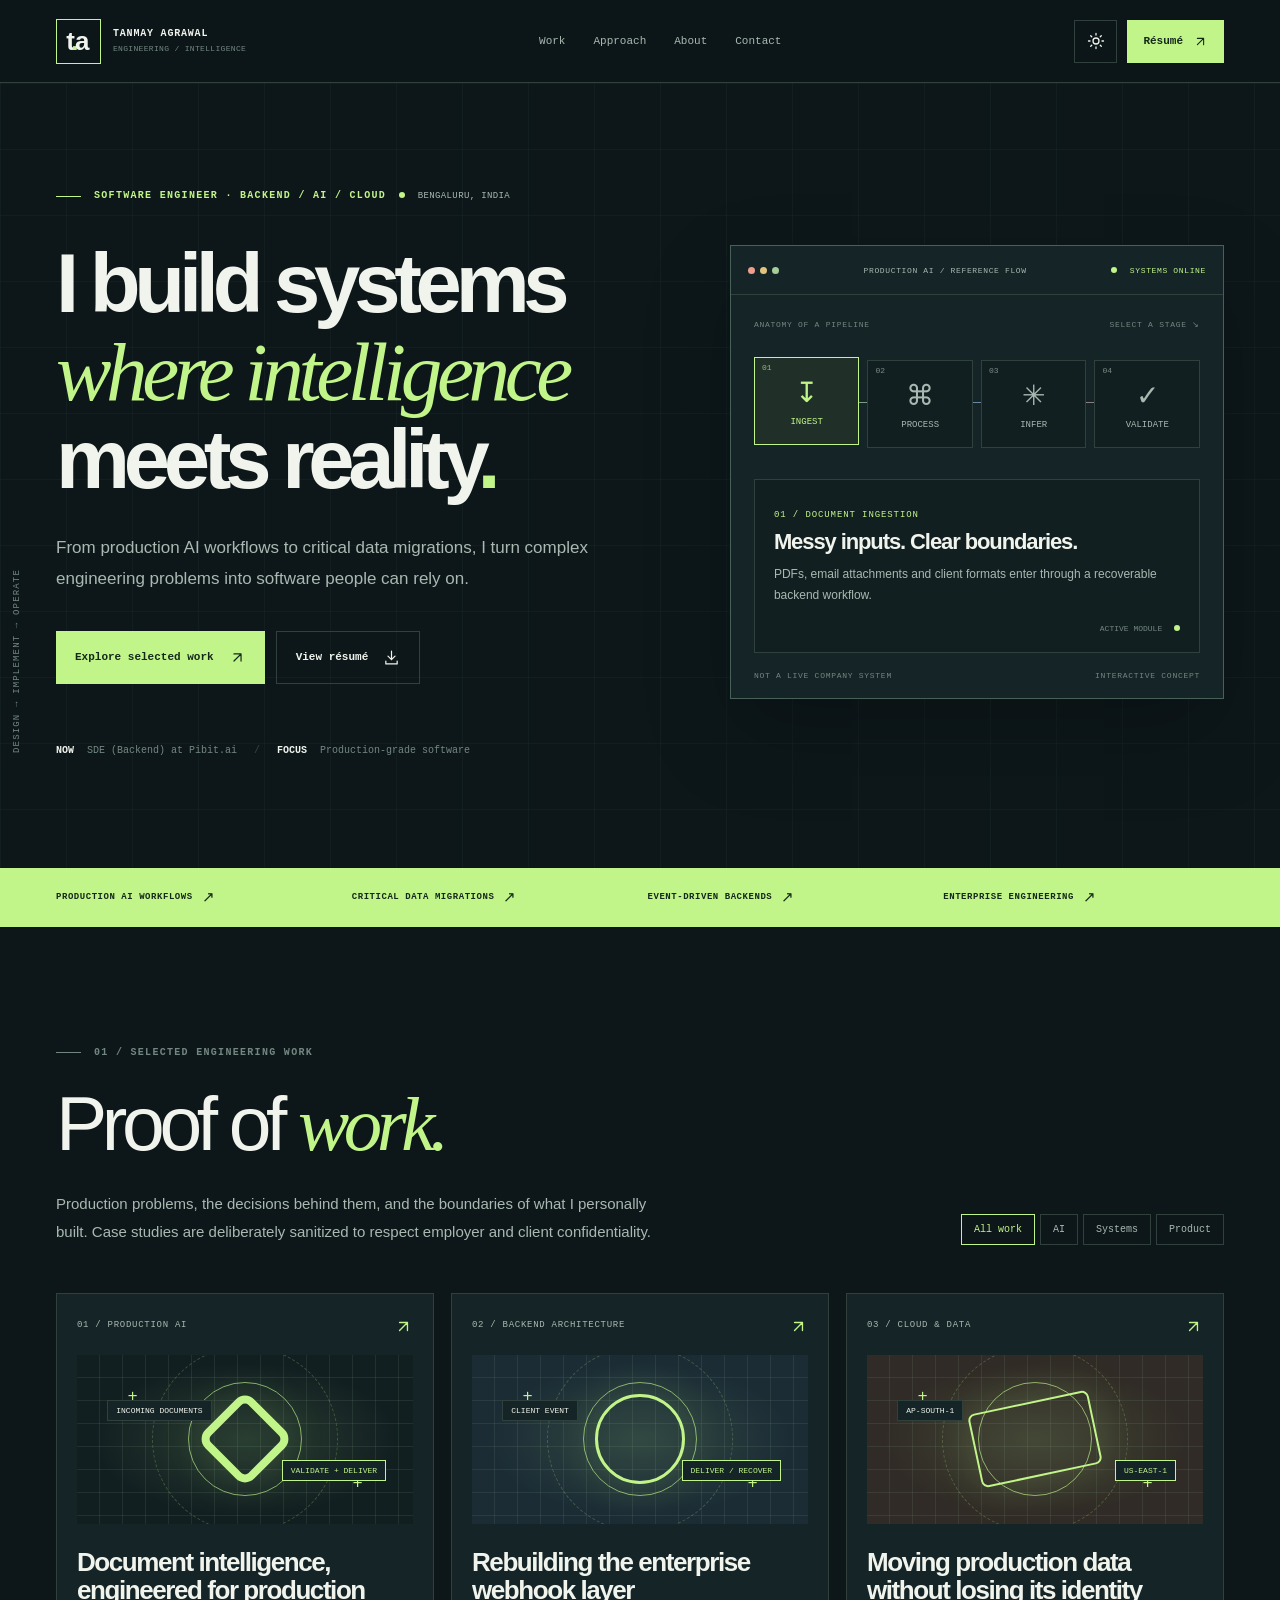
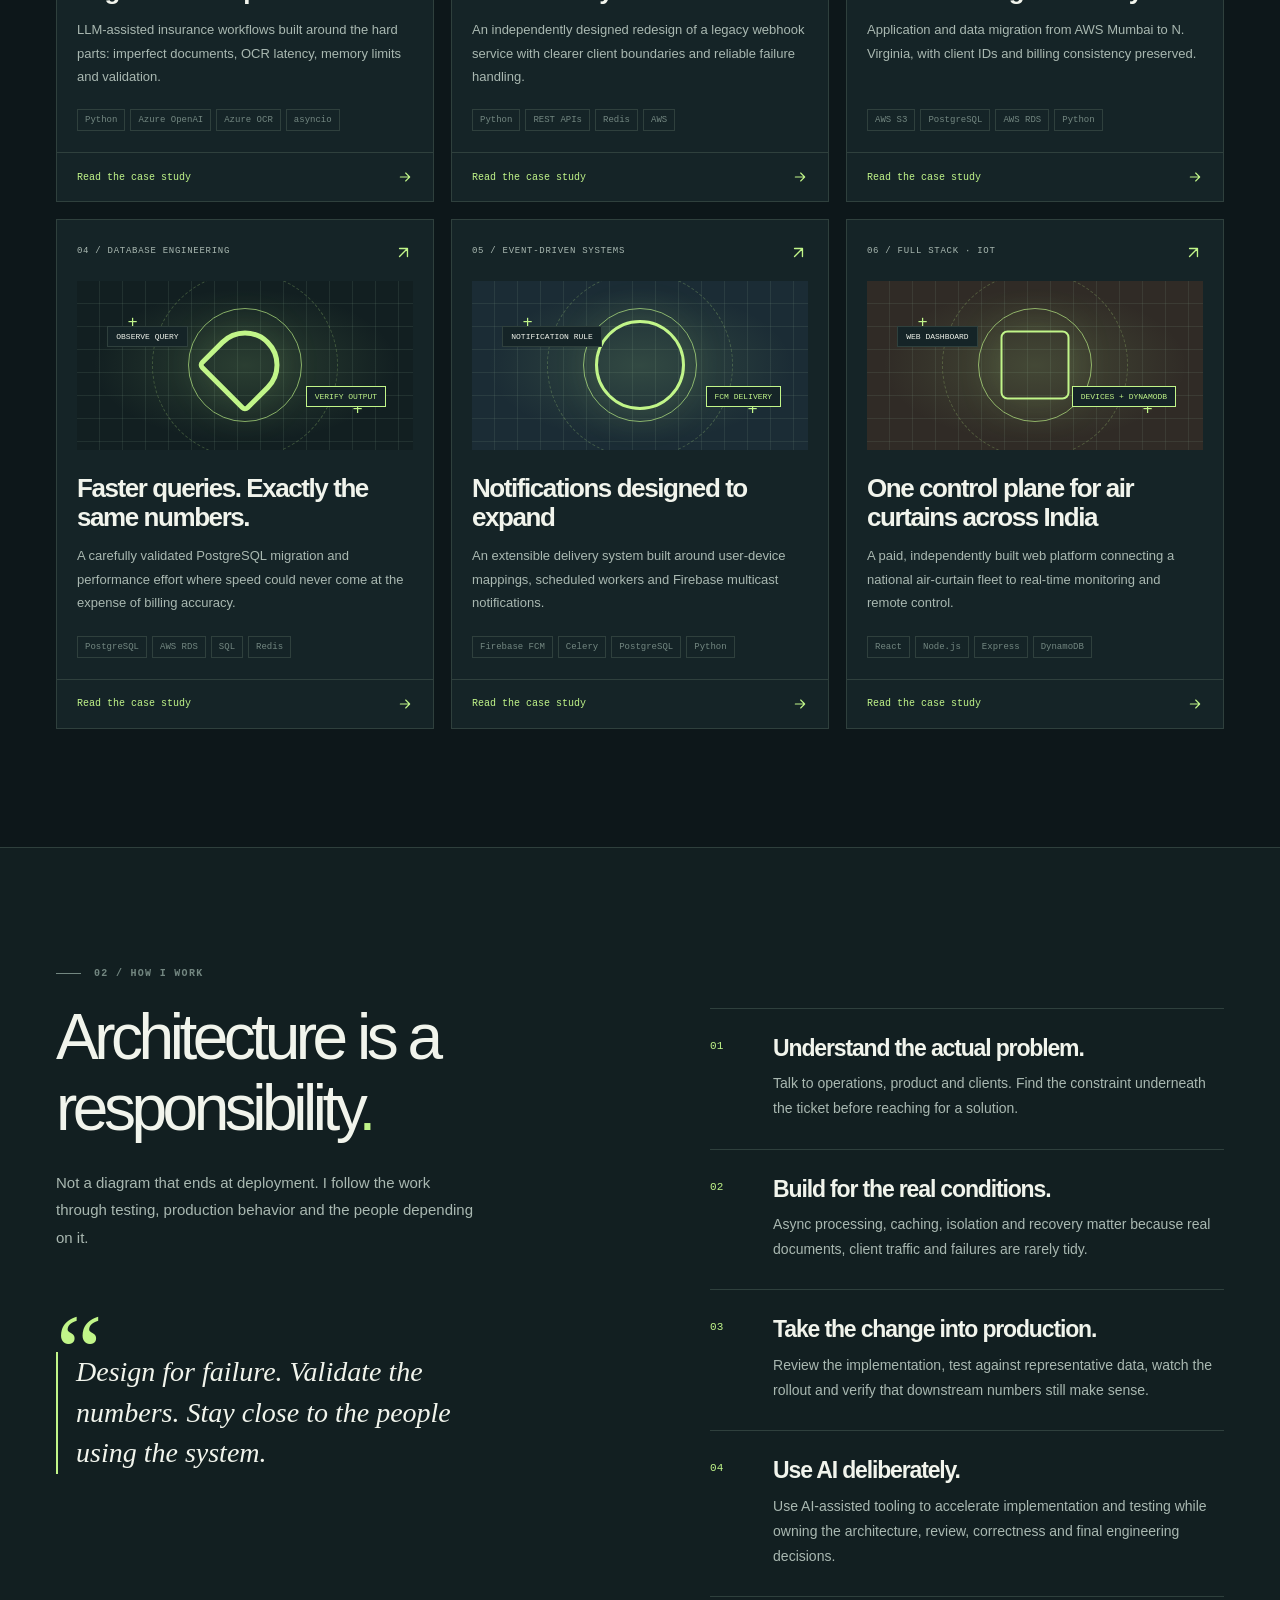
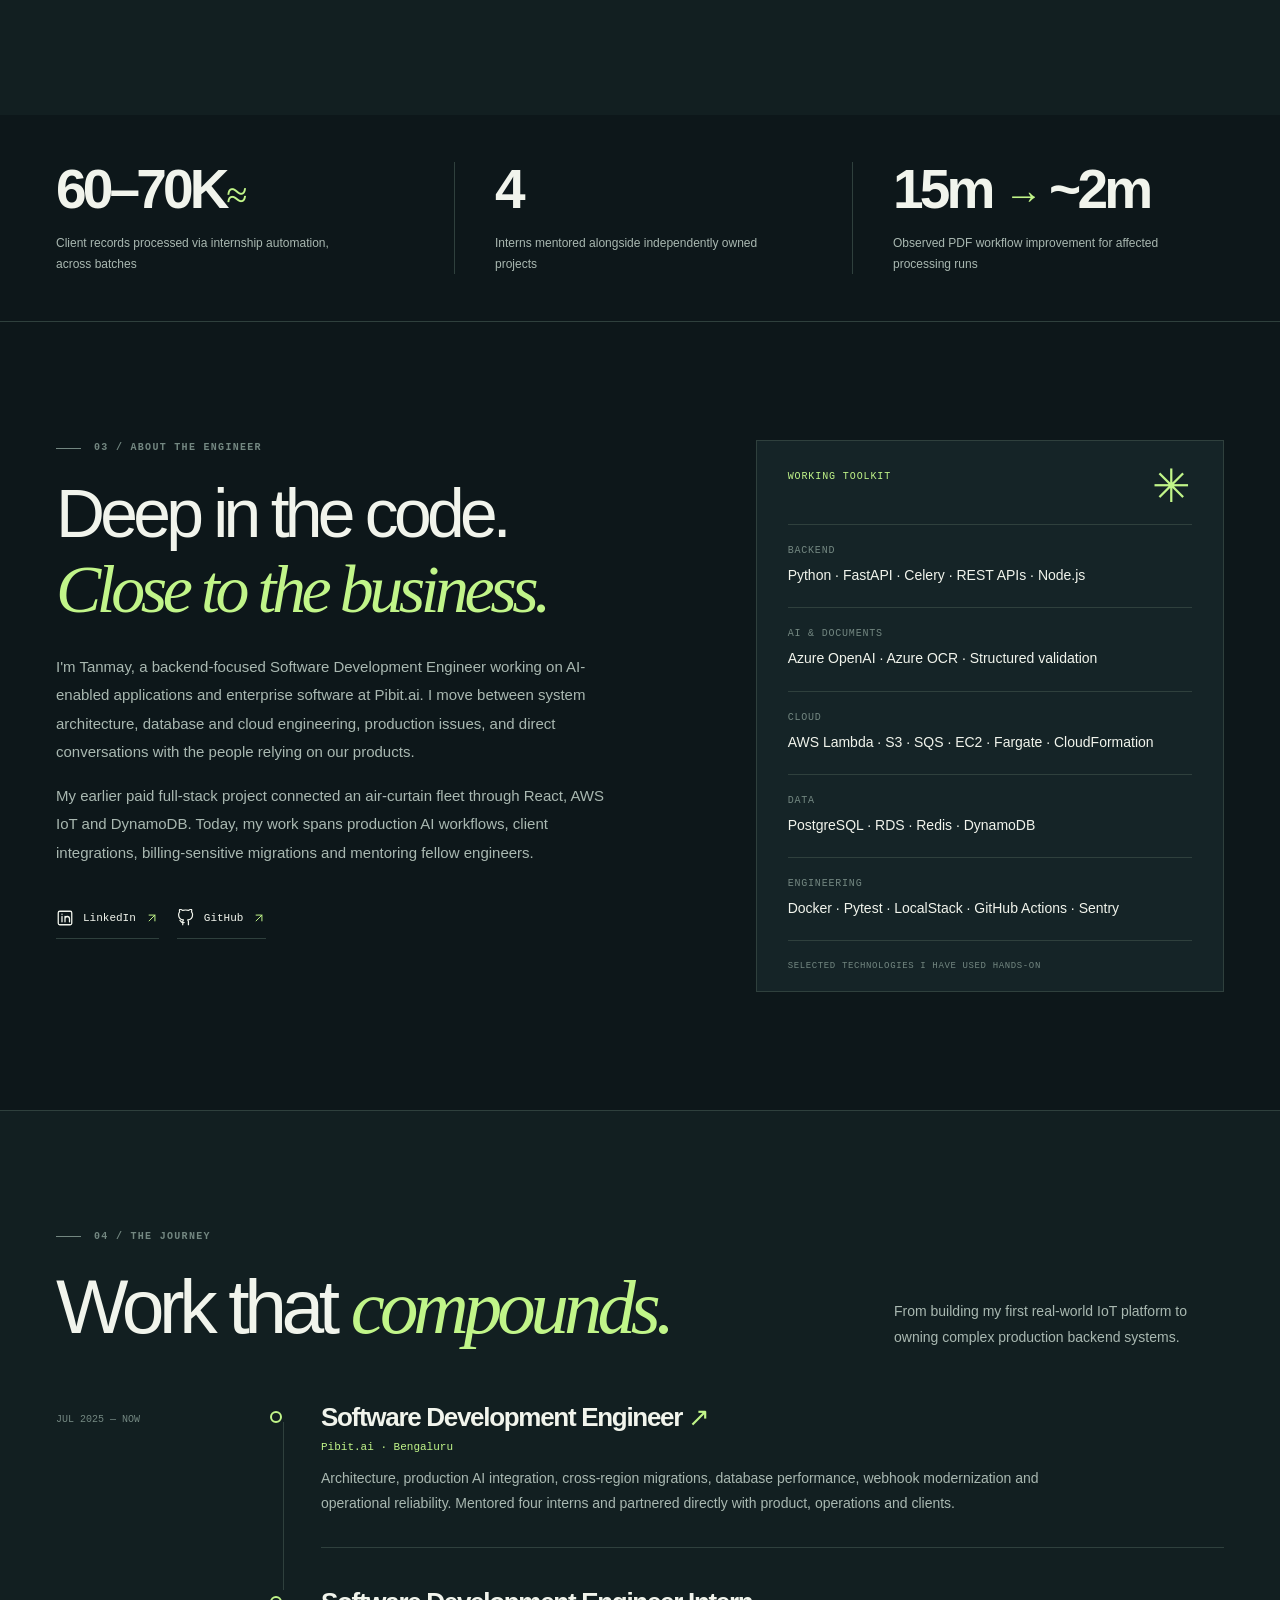
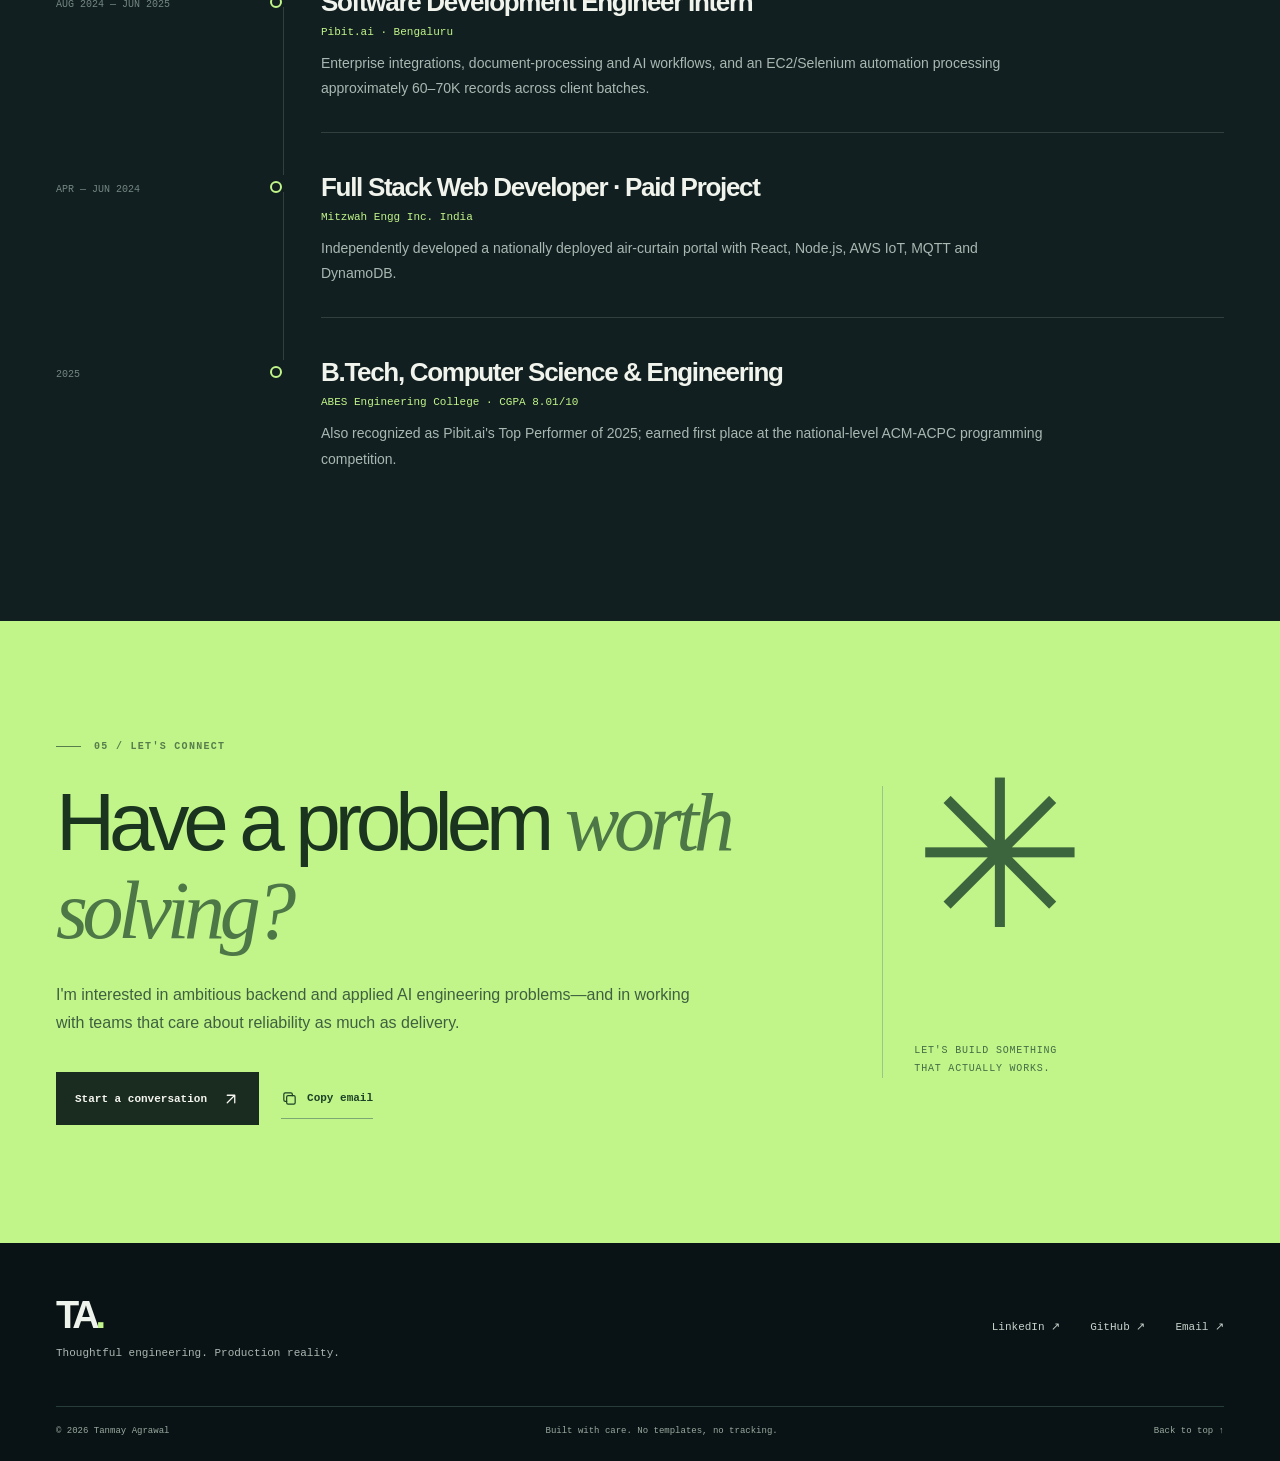
==== index.html @ 33a2ef18 "Publish production AI and backend engineering portfolio" ====
<!doctype html><html lang="en" data-theme="dark"><head>
<meta charset="utf-8"><meta name="viewport" content="width=device-width,initial-scale=1"><meta name="theme-color" content="#0d1518">
<meta name="description" content="Tanmay Agrawal is a backend software engineer building production AI workflows, enterprise APIs, reliable distributed services and cloud systems."><meta name="robots" content="index, follow"><link rel="canonical" href="https://iamtanmayag.github.io/">
<meta property="og:type" content="website"><meta property="og:url" content="https://iamtanmayag.github.io/"><meta property="og:title" content="Tanmay Agrawal | Backend, Production AI &amp; Cloud Engineer"><meta property="og:description" content="Tanmay Agrawal is a backend software engineer building production AI workflows, enterprise APIs, reliable distributed services and cloud systems."><meta property="og:image" content="https://iamtanmayag.github.io/assets/social-preview.png"><meta name="twitter:card" content="summary_large_image">
<title>Tanmay Agrawal | Backend, Production AI &amp; Cloud Engineer</title><link rel="icon" href="/assets/favicon.svg" type="image/svg+xml"><link rel="stylesheet" href="/assets/styles.css"><script src="/assets/site.js" defer></script>
</head><body data-page="home"><a href="#main" class="skip">Skip to content</a><div class="scroll-line" id="scroll-line" aria-hidden="true"></div>
<header class="site-header"><div class="header-inner wrap"><a class="brand" href="/" aria-label="Tanmay Agrawal homepage"><span class="brand-mark">t<span class="mark-dot">.</span>a</span><span class="brand-label">TANMAY AGRAWAL<br><small>ENGINEERING / INTELLIGENCE</small></span></a>
<nav class="desktop-nav" aria-label="Main navigation"><a href="/#work">Work</a><a href="/#approach">Approach</a><a href="/#about">About</a><a href="/#contact">Contact</a></nav>
<div class="header-actions"><button type="button" class="theme-toggle" aria-label="Switch theme" title="Switch theme"><svg class="icon" aria-hidden="true" width="18" height="18" viewBox="0 0 24 24" fill="none" stroke="currentColor" stroke-width="1.7" stroke-linecap="round" stroke-linejoin="round"><circle cx="12" cy="12" r="4"/><path d="M12 2v2m0 16v2M4.93 4.93l1.41 1.41m11.32 11.32 1.41 1.41M2 12h2m16 0h2M4.93 19.07l1.41-1.41M17.66 6.34l1.41-1.41"/></svg><span class="visually-hidden">Toggle color theme</span></button><a href="/assets/Tanmay_Agrawal_Resume.pdf" class="nav-resume" target="_blank" rel="noopener">Résumé <svg class="icon" aria-hidden="true" width="15" height="15" viewBox="0 0 24 24" fill="none" stroke="currentColor" stroke-width="1.7" stroke-linecap="round" stroke-linejoin="round"><path d="M7 17 17 7M7 7h10v10"/></svg></a><button class="menu-button" type="button" aria-label="Open menu" aria-expanded="false"><svg class="icon" aria-hidden="true" width="22" height="22" viewBox="0 0 24 24" fill="none" stroke="currentColor" stroke-width="1.7" stroke-linecap="round" stroke-linejoin="round"><path d="M4 7h16M4 12h16M4 17h16"/></svg></button></div></div>
<nav class="mobile-nav" aria-label="Mobile navigation" hidden><a href="/#work">Work</a><a href="/#approach">Approach</a><a href="/#about">About</a><a href="/#contact">Contact</a><a href="/assets/Tanmay_Agrawal_Resume.pdf">Résumé ↗</a></nav></header>
<main id="main"><section class="hero section-grid"><div class="wrap hero-grid"><div class="hero-main reveal"><div class="eyebrow"><span class="eyebrow-line"></span> SOFTWARE ENGINEER · BACKEND / AI / CLOUD <span class="hero-status"><i></i> BENGALURU, INDIA</span></div>
<h1>I build systems <em>where intelligence</em> meets reality<span class="period">.</span></h1>
<p class="hero-lede">From production AI workflows to critical data migrations, I turn complex engineering problems into software people can rely on.</p>
<div class="hero-buttons"><a class="btn btn-accent" href="#work">Explore selected work <svg class="icon" aria-hidden="true" width="17" height="17" viewBox="0 0 24 24" fill="none" stroke="currentColor" stroke-width="1.7" stroke-linecap="round" stroke-linejoin="round"><path d="M7 17 17 7M7 7h10v10"/></svg></a><a class="btn btn-outline" href="/assets/Tanmay_Agrawal_Resume.pdf" target="_blank" rel="noopener">View résumé <svg class="icon" aria-hidden="true" width="17" height="17" viewBox="0 0 24 24" fill="none" stroke="currentColor" stroke-width="1.7" stroke-linecap="round" stroke-linejoin="round"><path d="M12 3v12m-5-5 5 5 5-5M4 17v4h16v-4"/></svg></a></div>
<div class="hero-meta"><span><strong>NOW</strong> SDE (Backend) at Pibit.ai</span><span class="meta-slash">/</span><span><strong>FOCUS</strong> Production-grade software</span></div></div><div class="hero-aside reveal"><div class="system-panel" aria-label="Interactive diagram of an AI document workflow"><div class="panel-head"><span class="terminal-dots"><i></i><i></i><i></i></span><span>PRODUCTION AI / REFERENCE FLOW</span><span class="panel-live"><i></i> SYSTEMS ONLINE</span></div><div class="panel-body"><div class="panel-caption"><span>ANATOMY OF A PIPELINE</span><span>SELECT A STAGE ↘</span></div><div class="pipeline-map"><div class="flow-rail" aria-hidden="true"></div>
<button class="flow-node active" data-stage="0" aria-pressed="true"><span class="flow-count">01</span><span class="flow-icon">↧</span><span class="flow-label">INGEST</span></button>
<button class="flow-node" data-stage="1" aria-pressed="false"><span class="flow-count">02</span><span class="flow-icon">⌘</span><span class="flow-label">PROCESS</span></button>
<button class="flow-node" data-stage="2" aria-pressed="false"><span class="flow-count">03</span><span class="flow-icon">✳</span><span class="flow-label">INFER</span></button>
<button class="flow-node" data-stage="3" aria-pressed="false"><span class="flow-count">04</span><span class="flow-icon">✓</span><span class="flow-label">VALIDATE</span></button></div>
<div class="stage-info" aria-live="polite"><div><span class="stage-kicker" id="stage-kicker">01 / DOCUMENT INGESTION</span><h3 id="stage-heading">Messy inputs. Clear boundaries.</h3><p id="stage-description">PDFs, email attachments and client formats enter through a recoverable backend workflow.</p></div><span class="stage-status">ACTIVE MODULE <span class="status-breathe"></span></span></div><div class="panel-foot"><span>NOT A LIVE COMPANY SYSTEM</span><span>INTERACTIVE CONCEPT</span></div></div></div></div></div><span class="hero-vertical" aria-hidden="true">DESIGN → IMPLEMENT → OPERATE</span></section>
<section class="proof-band" aria-label="Areas of focus"><div class="wrap proof-grid"><span>PRODUCTION AI WORKFLOWS <b>↗</b></span><span>CRITICAL DATA MIGRATIONS <b>↗</b></span><span>EVENT-DRIVEN BACKENDS <b>↗</b></span><span>ENTERPRISE ENGINEERING <b>↗</b></span></div></section>
<section class="work-section section" id="work"><div class="wrap"><div class="section-header"><div><div class="eyebrow muted"><span class="eyebrow-line"></span> 01 / SELECTED ENGINEERING WORK</div><h2>Proof of <span class="outline-word">work.</span></h2><p class="section-intro">Production problems, the decisions behind them, and the boundaries of what I personally built. Case studies are deliberately sanitized to respect employer and client confidentiality.</p></div><div class="filter-controls" role="group" aria-label="Filter work"><button class="filter active" data-filter="all" aria-pressed="true">All work</button><button class="filter" data-filter="ai" aria-pressed="false">AI</button><button class="filter" data-filter="systems" aria-pressed="false">Systems</button><button class="filter" data-filter="product" aria-pressed="false">Product</button></div></div><div class="work-grid"><a class="project-card theme-lime" href="/work/document-intelligence/" data-kind="ai" aria-label="Read case study: Document intelligence, engineered for production"><div class="project-top"><span class="project-index">01 / PRODUCTION AI</span><span class="project-out"><svg class="icon" aria-hidden="true" width="19" height="19" viewBox="0 0 24 24" fill="none" stroke="currentColor" stroke-width="1.7" stroke-linecap="round" stroke-linejoin="round"><path d="M7 17 17 7M7 7h10v10"/></svg></span></div><div class="project-visual visual-01" aria-hidden="true"><span class="visual-cross cross1">+</span><span class="visual-cross cross2">+</span><span class="visual-circle ring1"></span><span class="visual-circle ring2"></span><span class="visual-chip chip1">INCOMING DOCUMENTS</span><span class="visual-chip chip2">VALIDATE + DELIVER</span><span class="visual-track"></span></div><div class="project-copy"><h3>Document intelligence, engineered for production</h3><p>LLM-assisted insurance workflows built around the hard parts: imperfect documents, OCR latency, memory limits and validation.</p><div class="tag-row"><span>Python</span><span>Azure OpenAI</span><span>Azure OCR</span><span>asyncio</span></div></div><span class="project-read">Read the case study <svg class="icon" aria-hidden="true" width="16" height="16" viewBox="0 0 24 24" fill="none" stroke="currentColor" stroke-width="1.7" stroke-linecap="round" stroke-linejoin="round"><path d="M5 12h14M13 6l6 6-6 6"/></svg></span></a><a class="project-card theme-blue" href="/work/webhook-modernization/" data-kind="systems" aria-label="Read case study: Rebuilding the enterprise webhook layer"><div class="project-top"><span class="project-index">02 / BACKEND ARCHITECTURE</span><span class="project-out"><svg class="icon" aria-hidden="true" width="19" height="19" viewBox="0 0 24 24" fill="none" stroke="currentColor" stroke-width="1.7" stroke-linecap="round" stroke-linejoin="round"><path d="M7 17 17 7M7 7h10v10"/></svg></span></div><div class="project-visual visual-02" aria-hidden="true"><span class="visual-cross cross1">+</span><span class="visual-cross cross2">+</span><span class="visual-circle ring1"></span><span class="visual-circle ring2"></span><span class="visual-chip chip1">CLIENT EVENT</span><span class="visual-chip chip2">DELIVER / RECOVER</span><span class="visual-track"></span></div><div class="project-copy"><h3>Rebuilding the enterprise webhook layer</h3><p>An independently designed redesign of a legacy webhook service with clearer client boundaries and reliable failure handling.</p><div class="tag-row"><span>Python</span><span>REST APIs</span><span>Redis</span><span>AWS</span></div></div><span class="project-read">Read the case study <svg class="icon" aria-hidden="true" width="16" height="16" viewBox="0 0 24 24" fill="none" stroke="currentColor" stroke-width="1.7" stroke-linecap="round" stroke-linejoin="round"><path d="M5 12h14M13 6l6 6-6 6"/></svg></span></a><a class="project-card theme-peach" href="/work/cross-region-migration/" data-kind="systems" aria-label="Read case study: Moving production data without losing its identity"><div class="project-top"><span class="project-index">03 / CLOUD & DATA</span><span class="project-out"><svg class="icon" aria-hidden="true" width="19" height="19" viewBox="0 0 24 24" fill="none" stroke="currentColor" stroke-width="1.7" stroke-linecap="round" stroke-linejoin="round"><path d="M7 17 17 7M7 7h10v10"/></svg></span></div><div class="project-visual visual-03" aria-hidden="true"><span class="visual-cross cross1">+</span><span class="visual-cross cross2">+</span><span class="visual-circle ring1"></span><span class="visual-circle ring2"></span><span class="visual-chip chip1">AP-SOUTH-1</span><span class="visual-chip chip2">US-EAST-1</span><span class="visual-track"></span></div><div class="project-copy"><h3>Moving production data without losing its identity</h3><p>Application and data migration from AWS Mumbai to N. Virginia, with client IDs and billing consistency preserved.</p><div class="tag-row"><span>AWS S3</span><span>PostgreSQL</span><span>AWS RDS</span><span>Python</span></div></div><span class="project-read">Read the case study <svg class="icon" aria-hidden="true" width="16" height="16" viewBox="0 0 24 24" fill="none" stroke="currentColor" stroke-width="1.7" stroke-linecap="round" stroke-linejoin="round"><path d="M5 12h14M13 6l6 6-6 6"/></svg></span></a><a class="project-card theme-lime" href="/work/database-performance/" data-kind="systems" aria-label="Read case study: Faster queries. Exactly the same numbers."><div class="project-top"><span class="project-index">04 / DATABASE ENGINEERING</span><span class="project-out"><svg class="icon" aria-hidden="true" width="19" height="19" viewBox="0 0 24 24" fill="none" stroke="currentColor" stroke-width="1.7" stroke-linecap="round" stroke-linejoin="round"><path d="M7 17 17 7M7 7h10v10"/></svg></span></div><div class="project-visual visual-04" aria-hidden="true"><span class="visual-cross cross1">+</span><span class="visual-cross cross2">+</span><span class="visual-circle ring1"></span><span class="visual-circle ring2"></span><span class="visual-chip chip1">OBSERVE QUERY</span><span class="visual-chip chip2">VERIFY OUTPUT</span><span class="visual-track"></span></div><div class="project-copy"><h3>Faster queries. Exactly the same numbers.</h3><p>A carefully validated PostgreSQL migration and performance effort where speed could never come at the expense of billing accuracy.</p><div class="tag-row"><span>PostgreSQL</span><span>AWS RDS</span><span>SQL</span><span>Redis</span></div></div><span class="project-read">Read the case study <svg class="icon" aria-hidden="true" width="16" height="16" viewBox="0 0 24 24" fill="none" stroke="currentColor" stroke-width="1.7" stroke-linecap="round" stroke-linejoin="round"><path d="M5 12h14M13 6l6 6-6 6"/></svg></span></a><a class="project-card theme-blue" href="/work/notification-platform/" data-kind="systems" aria-label="Read case study: Notifications designed to expand"><div class="project-top"><span class="project-index">05 / EVENT-DRIVEN SYSTEMS</span><span class="project-out"><svg class="icon" aria-hidden="true" width="19" height="19" viewBox="0 0 24 24" fill="none" stroke="currentColor" stroke-width="1.7" stroke-linecap="round" stroke-linejoin="round"><path d="M7 17 17 7M7 7h10v10"/></svg></span></div><div class="project-visual visual-05" aria-hidden="true"><span class="visual-cross cross1">+</span><span class="visual-cross cross2">+</span><span class="visual-circle ring1"></span><span class="visual-circle ring2"></span><span class="visual-chip chip1">NOTIFICATION RULE</span><span class="visual-chip chip2">FCM DELIVERY</span><span class="visual-track"></span></div><div class="project-copy"><h3>Notifications designed to expand</h3><p>An extensible delivery system built around user-device mappings, scheduled workers and Firebase multicast notifications.</p><div class="tag-row"><span>Firebase FCM</span><span>Celery</span><span>PostgreSQL</span><span>Python</span></div></div><span class="project-read">Read the case study <svg class="icon" aria-hidden="true" width="16" height="16" viewBox="0 0 24 24" fill="none" stroke="currentColor" stroke-width="1.7" stroke-linecap="round" stroke-linejoin="round"><path d="M5 12h14M13 6l6 6-6 6"/></svg></span></a><a class="project-card theme-peach" href="/work/air-curtain-iot/" data-kind="product" aria-label="Read case study: One control plane for air curtains across India"><div class="project-top"><span class="project-index">06 / FULL STACK · IOT</span><span class="project-out"><svg class="icon" aria-hidden="true" width="19" height="19" viewBox="0 0 24 24" fill="none" stroke="currentColor" stroke-width="1.7" stroke-linecap="round" stroke-linejoin="round"><path d="M7 17 17 7M7 7h10v10"/></svg></span></div><div class="project-visual visual-06" aria-hidden="true"><span class="visual-cross cross1">+</span><span class="visual-cross cross2">+</span><span class="visual-circle ring1"></span><span class="visual-circle ring2"></span><span class="visual-chip chip1">WEB DASHBOARD</span><span class="visual-chip chip2">DEVICES + DYNAMODB</span><span class="visual-track"></span></div><div class="project-copy"><h3>One control plane for air curtains across India</h3><p>A paid, independently built web platform connecting a national air-curtain fleet to real-time monitoring and remote control.</p><div class="tag-row"><span>React</span><span>Node.js</span><span>Express</span><span>DynamoDB</span></div></div><span class="project-read">Read the case study <svg class="icon" aria-hidden="true" width="16" height="16" viewBox="0 0 24 24" fill="none" stroke="currentColor" stroke-width="1.7" stroke-linecap="round" stroke-linejoin="round"><path d="M5 12h14M13 6l6 6-6 6"/></svg></span></a></div></div></section>
<section class="approach-section section" id="approach"><div class="wrap"><div class="eyebrow muted"><span class="eyebrow-line"></span> 02 / HOW I WORK</div><div class="approach-grid"><div class="approach-title"><h2>Architecture is a responsibility<span class="period">.</span></h2><p>Not a diagram that ends at deployment. I follow the work through testing, production behavior and the people depending on it.</p><div class="quote-mark">“</div><blockquote>Design for failure. Validate the numbers. Stay close to the people using the system.</blockquote></div><div class="approach-items"><article class="approach-item"><span class="item-num">01</span><div><h3>Understand the actual problem.</h3><p>Talk to operations, product and clients. Find the constraint underneath the ticket before reaching for a solution.</p></div></article><article class="approach-item"><span class="item-num">02</span><div><h3>Build for the real conditions.</h3><p>Async processing, caching, isolation and recovery matter because real documents, client traffic and failures are rarely tidy.</p></div></article><article class="approach-item"><span class="item-num">03</span><div><h3>Take the change into production.</h3><p>Review the implementation, test against representative data, watch the rollout and verify that downstream numbers still make sense.</p></div></article><article class="approach-item"><span class="item-num">04</span><div><h3>Use AI deliberately.</h3><p>Use AI-assisted tooling to accelerate implementation and testing while owning the architecture, review, correctness and final engineering decisions.</p></div></article></div></div></div></section>
<section class="metrics-strip"><div class="wrap metrics-grid"><div><strong>60–70K<span>≈</span></strong><p>Client records processed via internship automation, across batches</p></div><div><strong>4</strong><p>Interns mentored alongside independently owned projects</p></div><div><strong>15m <span>→</span> ~2m</strong><p>Observed PDF workflow improvement for affected processing runs</p></div></div></section>
<section class="about-section section" id="about"><div class="wrap about-grid"><div class="about-lead"><div class="eyebrow muted"><span class="eyebrow-line"></span> 03 / ABOUT THE ENGINEER</div><h2>Deep in the code. <em>Close to the business.</em></h2><p>I'm Tanmay, a backend-focused Software Development Engineer working on AI-enabled applications and enterprise software at Pibit.ai. I move between system architecture, database and cloud engineering, production issues, and direct conversations with the people relying on our products.</p><p>My earlier paid full-stack project connected an air-curtain fleet through React, AWS IoT and DynamoDB. Today, my work spans production AI workflows, client integrations, billing-sensitive migrations and mentoring fellow engineers.</p><div class="about-buttons"><a href="https://www.linkedin.com/in/tanmay-agrawal-23102320a/" target="_blank" rel="noopener noreferrer" class="social-link" aria-label="LinkedIn"><svg class="icon" aria-hidden="true" width="18" height="18" viewBox="0 0 24 24" fill="none" stroke="currentColor" stroke-width="1.7" stroke-linecap="round" stroke-linejoin="round"><rect x="3" y="3" width="18" height="18" rx="2"/><path d="M8 10v7m0-10v.1M12 17v-7m0 3a3 3 0 0 1 6 0v4"/></svg><span>LinkedIn</span><svg class="icon" aria-hidden="true" width="14" height="14" viewBox="0 0 24 24" fill="none" stroke="currentColor" stroke-width="1.7" stroke-linecap="round" stroke-linejoin="round"><path d="M7 17 17 7M7 7h10v10"/></svg></a><a href="https://github.com/iamtanmayag" target="_blank" rel="noopener noreferrer" class="social-link" aria-label="GitHub"><svg class="icon" aria-hidden="true" width="18" height="18" viewBox="0 0 24 24" fill="none" stroke="currentColor" stroke-width="1.7" stroke-linecap="round" stroke-linejoin="round"><path d="M9 19c-4.3 1.4-4.3-2.5-6-3m12 6v-3.9a3.5 3.5 0 0 0-1-2.7c3.3-.4 6.8-1.6 6.8-7.4a5.7 5.7 0 0 0-1.5-3.9 5.2 5.2 0 0 0-.1-3.8S17.9.1 15 2a14.5 14.5 0 0 0-8 0C4.1.1 2.8.3 2.8.3a5.2 5.2 0 0 0-.1 3.8A5.7 5.7 0 0 0 1.2 8c0 5.8 3.5 7 6.8 7.4a3.5 3.5 0 0 0-1 2.7V22" transform="translate(1 0) scale(.95)"/></svg><span>GitHub</span><svg class="icon" aria-hidden="true" width="14" height="14" viewBox="0 0 24 24" fill="none" stroke="currentColor" stroke-width="1.7" stroke-linecap="round" stroke-linejoin="round"><path d="M7 17 17 7M7 7h10v10"/></svg></a></div></div>
<div class="stack-card"><div class="stack-head"><span>WORKING TOOLKIT</span><span class="stack-symbol">✳</span></div><div class="stack-row"><span>BACKEND</span><p>Python · FastAPI · Celery · REST APIs · Node.js</p></div><div class="stack-row"><span>AI & DOCUMENTS</span><p>Azure OpenAI · Azure OCR · Structured validation</p></div><div class="stack-row"><span>CLOUD</span><p>AWS Lambda · S3 · SQS · EC2 · Fargate · CloudFormation</p></div><div class="stack-row"><span>DATA</span><p>PostgreSQL · RDS · Redis · DynamoDB</p></div><div class="stack-row"><span>ENGINEERING</span><p>Docker · Pytest · LocalStack · GitHub Actions · Sentry</p></div><div class="stack-foot">SELECTED TECHNOLOGIES I HAVE USED HANDS-ON</div></div></div></section>
<section class="timeline-section section"><div class="wrap"><div class="eyebrow muted"><span class="eyebrow-line"></span> 04 / THE JOURNEY</div><div class="timeline-heading"><h2>Work that <em>compounds.</em></h2><p>From building my first real-world IoT platform to owning complex production backend systems.</p></div><div class="timeline"><div class="timeline-row"><span class="tl-date">JUL 2025 — NOW</span><div class="tl-dot"></div><div class="tl-content"><h3>Software Development Engineer <span>↗</span></h3><p class="tl-company">Pibit.ai · Bengaluru</p><p>Architecture, production AI integration, cross-region migrations, database performance, webhook modernization and operational reliability. Mentored four interns and partnered directly with product, operations and clients.</p></div></div><div class="timeline-row"><span class="tl-date">AUG 2024 — JUN 2025</span><div class="tl-dot"></div><div class="tl-content"><h3>Software Development Engineer Intern</h3><p class="tl-company">Pibit.ai · Bengaluru</p><p>Enterprise integrations, document-processing and AI workflows, and an EC2/Selenium automation processing approximately 60–70K records across client batches.</p></div></div><div class="timeline-row"><span class="tl-date">APR — JUN 2024</span><div class="tl-dot"></div><div class="tl-content"><h3>Full Stack Web Developer · Paid Project</h3><p class="tl-company">Mitzwah Engg Inc. India</p><p>Independently developed a nationally deployed air-curtain portal with React, Node.js, AWS IoT, MQTT and DynamoDB.</p></div></div><div class="timeline-row"><span class="tl-date">2025</span><div class="tl-dot"></div><div class="tl-content"><h3>B.Tech, Computer Science & Engineering</h3><p class="tl-company">ABES Engineering College · CGPA 8.01/10</p><p>Also recognized as Pibit.ai's Top Performer of 2025; earned first place at the national-level ACM-ACPC programming competition.</p></div></div></div></div></section>
<section class="contact-section section" id="contact"><div class="wrap contact-grid"><div class="contact-main"><div class="eyebrow"><span class="eyebrow-line"></span> 05 / LET'S CONNECT</div><h2>Have a problem <em>worth solving?</em></h2><p>I'm interested in ambitious backend and applied AI engineering problems—and in working with teams that care about reliability as much as delivery.</p><div class="contact-ctas"><a class="btn btn-dark" href="mailto:tanmayagrawal2764@gmail.com?subject=Hello%20Tanmay%20%E2%80%94%20Let%27s%20connect">Start a conversation <svg class="icon" aria-hidden="true" width="18" height="18" viewBox="0 0 24 24" fill="none" stroke="currentColor" stroke-width="1.7" stroke-linecap="round" stroke-linejoin="round"><path d="M7 17 17 7M7 7h10v10"/></svg></a><button class="copy-email" type="button" data-email="tanmayagrawal2764@gmail.com"><svg class="icon" aria-hidden="true" width="17" height="17" viewBox="0 0 24 24" fill="none" stroke="currentColor" stroke-width="1.7" stroke-linecap="round" stroke-linejoin="round"><rect x="8" y="8" width="12" height="12" rx="2"/><path d="M16 8V6a2 2 0 0 0-2-2H6a2 2 0 0 0-2 2v8a2 2 0 0 0 2 2h2"/></svg><span>Copy email</span></button></div></div><div class="contact-aside"><span class="contact-asterisk">✳</span><span>LET'S BUILD SOMETHING<br>THAT ACTUALLY WORKS.</span></div></div></section></main>
<footer class="footer"><div class="wrap footer-main"><div><a class="footer-brand" href="/">TA<span>.</span></a><p>Thoughtful engineering. Production reality.</p></div><div class="footer-links"><a href="https://www.linkedin.com/in/tanmay-agrawal-23102320a/" target="_blank" rel="noopener noreferrer">LinkedIn ↗</a><a href="https://github.com/iamtanmayag" target="_blank" rel="noopener noreferrer">GitHub ↗</a><a href="mailto:tanmayagrawal2764@gmail.com">Email ↗</a></div></div><div class="wrap footer-bottom"><span>© <span class="year">2026</span> Tanmay Agrawal</span><span>Built with care. No templates, no tracking.</span><a href="#main">Back to top ↑</a></div></footer>
</body></html>
---- assets/styles.css ----
:root{color-scheme:dark;--bg:#0d171a;--bg2:#121f21;--card:#152427;--ink:#f1f4ec;--muted:#a9b8b1;--soft:#738781;--line:#2f403d;--lime:#c1f589;--blue:#96bee8;--serif:Georgia,'Times New Roman',serif;--sans:Inter,'Inter Display',Arial,sans-serif;--mono:'SFMono-Regular',Consolas,'Liberation Mono',monospace;--max:1320px}html[data-theme=light]{color-scheme:light;--bg:#f7f7f0;--bg2:#ebeee7;--card:#fff;--ink:#182522;--muted:#4d625c;--soft:#657a71;--line:#ccd7cb;--lime:#36763c;--blue:#37638d}*{box-sizing:border-box}html{scroll-behavior:smooth;scroll-padding-top:84px}body{margin:0;overflow-x:hidden;background:var(--bg);color:var(--ink);font:16px/1.58 var(--sans);-webkit-font-smoothing:antialiased}button{font:inherit;cursor:pointer}a{color:inherit;text-decoration:none}a:focus-visible,button:focus-visible{outline:3px solid var(--lime);outline-offset:3px}svg{vertical-align:middle;flex:none}h1,h2,h3,p,blockquote{margin:0}p{color:var(--muted)}h1,h2,h3{line-height:1.11;letter-spacing:-.05em}.wrap{width:min(var(--max),calc(100% - 112px));margin:auto}.section{padding:118px 0}.icon{display:inline-block}.visually-hidden{position:absolute;width:1px;height:1px;overflow:hidden;clip:rect(0 0 0 0)}.skip{position:absolute;left:16px;top:-100px;z-index:200;background:var(--lime);color:var(--bg);padding:12px}.skip:focus{top:15px}.scroll-line{height:2px;width:0;position:fixed;top:0;left:0;z-index:200;background:var(--lime);pointer-events:none}.period{color:var(--lime)}.eyebrow{display:flex;align-items:center;gap:13px;color:var(--lime);font:700 10px/1.6 var(--mono);letter-spacing:.13em}.eyebrow.muted{color:var(--soft)}.eyebrow-line{display:inline-block;width:25px;height:1px;background:currentColor;flex:none}
/* Navigation */.site-header{position:sticky;top:0;z-index:80;border-bottom:1px solid var(--line);background:color-mix(in srgb,var(--bg) 93%,transparent);backdrop-filter:blur(18px)}.header-inner{height:82px;display:flex;align-items:center;justify-content:space-between;gap:20px}.brand{display:flex;align-items:center;gap:12px}.brand-mark{width:45px;height:45px;display:flex;align-items:center;justify-content:center;border:1px solid var(--lime);font:bold 26px/1 var(--sans);letter-spacing:-.14em;padding-right:5px}.mark-dot{color:var(--lime)}.brand-label{font:700 10px/1.55 var(--mono);letter-spacing:.08em}.brand-label small{color:var(--soft);font:400 8px/1.6 var(--mono);letter-spacing:.04em}.desktop-nav,.header-actions{display:flex;align-items:center;gap:28px}.desktop-nav a{font:11px var(--mono);color:var(--muted)}.desktop-nav a:hover,.footer a:hover{color:var(--lime)}.header-actions{gap:10px}.theme-toggle,.menu-button{width:43px;height:43px;display:grid;place-items:center;border:1px solid var(--line);background:transparent;color:var(--ink)}.nav-resume{min-height:43px;display:flex;align-items:center;gap:10px;padding:0 16px;background:#c1f589;color:#15291a;font:700 11px var(--mono)}.menu-button,.mobile-nav{display:none}
/* Hero */.section-grid{background-image:linear-gradient(to right,rgba(137,165,153,.046) 1px,transparent 1px),linear-gradient(to bottom,rgba(137,165,153,.046) 1px,transparent 1px);background-size:66px 66px}.hero{position:relative;min-height:755px;display:flex;align-items:center;padding:105px 0 112px}.hero-grid{display:grid;grid-template-columns:minmax(0,1.1fr) minmax(420px,.9fr);gap:70px;align-items:center}.hero h1{font-size:clamp(57px,6.5vw,95px);font-weight:560;letter-spacing:-.075em;line-height:1.04;margin-top:37px}.hero h1 em,.about-lead h2 em,.timeline-heading h2 em,.contact-main h2 em{color:var(--lime);font:italic 400 1em/1.08 var(--serif);letter-spacing:-.065em}.hero-lede{max-width:595px;font-size:17px;line-height:1.85;margin-top:28px}.hero-status{color:var(--muted);font:9px var(--mono);letter-spacing:.04em;white-space:nowrap}.hero-status i,.panel-live i{display:inline-block;width:6px;height:6px;border-radius:50%;background:var(--lime);margin-right:7px}.hero-buttons{display:flex;flex-wrap:wrap;gap:11px;margin-top:36px}.btn{min-height:53px;display:inline-flex;align-items:center;justify-content:center;gap:15px;padding:0 19px;font:700 11px var(--mono);transition:transform .2s}.btn:hover{transform:translateY(-3px)}.btn-accent{background:#c1f589;color:#15291a}.btn-outline{border:1px solid var(--line)}.btn-outline:hover{border-color:var(--lime)}.hero-meta{display:flex;flex-wrap:wrap;gap:17px;margin-top:61px;color:var(--soft);font:10px var(--mono)}.hero-meta strong{color:var(--ink);margin-right:7px}.meta-slash{opacity:.4}.hero-vertical{position:absolute;bottom:115px;left:12px;writing-mode:vertical-rl;transform:rotate(180deg);color:var(--soft);font:9px var(--mono);letter-spacing:.13em}
/* Interactive pipeline */.system-panel{border:1px solid #486158;background:var(--card);box-shadow:0 35px 80px rgba(0,0,0,.24)}.panel-head{min-height:49px;padding:0 17px;border-bottom:1px solid var(--line);display:flex;align-items:center;justify-content:space-between;gap:13px;color:var(--muted);font:8px var(--mono);letter-spacing:.08em}.terminal-dots{display:flex;gap:5px}.terminal-dots i{width:7px;height:7px;border-radius:50%;background:#ee9e8b}.terminal-dots i:nth-child(2){background:#e0c47e}.terminal-dots i:nth-child(3){background:#a5cf96}.panel-live{font-size:8px;color:var(--lime);white-space:nowrap}.panel-body{padding:25px 23px 18px}.panel-caption,.panel-foot{display:flex;justify-content:space-between;gap:10px;color:var(--soft);font:8px var(--mono);letter-spacing:.09em}.pipeline-map{display:grid;grid-template-columns:repeat(4,minmax(0,1fr));gap:8px;position:relative;margin:31px 0}.flow-rail{height:1px;background:linear-gradient(90deg,var(--lime),var(--blue),#eaa78d);position:absolute;left:7%;right:7%;top:42px;opacity:.65}.flow-node{position:relative;z-index:1;display:flex;flex-direction:column;align-items:center;justify-content:center;gap:7px;min-width:0;height:88px;border:1px solid var(--line);background:var(--bg2);color:var(--muted);transition:all .25s}.flow-node:hover{border-color:var(--lime)}.flow-node.active{border-color:var(--lime);color:var(--lime);background:color-mix(in srgb,var(--lime) 8%,var(--bg2));transform:translateY(-3px)}.flow-count{position:absolute;left:7px;top:5px;font:8px var(--mono);opacity:.7}.flow-icon{font:28px var(--mono)}.flow-label{font:9px var(--mono)}.stage-info{min-height:160px;display:flex;flex-direction:column;justify-content:space-between;gap:18px;border:1px solid var(--line);background:var(--bg2);padding:19px}.stage-kicker{color:var(--lime);font:9px var(--mono);letter-spacing:.1em}.stage-info h3{font-weight:550;font-size:22px;margin-top:6px}.stage-info p{font-size:12px;line-height:1.75;margin-top:9px}.stage-status{text-align:right;color:var(--soft);font:8px var(--mono)}.status-breathe{display:inline-block;background:var(--lime);height:6px;width:6px;border-radius:50%;margin-left:7px;animation:breathe 2s infinite}@keyframes breathe{50%{opacity:.25}}.panel-foot{padding-top:18px}
/* Signal bar */.proof-band{background:#c1f589;color:#15291a;padding:20px 0}.proof-grid{display:grid;grid-template-columns:repeat(4,1fr);gap:15px}.proof-grid span{display:flex;align-items:center;gap:9px;font:700 9px var(--mono);letter-spacing:.06em}.proof-grid b{font-size:15px;font-weight:400}
/* Selected work */.section-header{display:flex;justify-content:space-between;align-items:flex-end;gap:40px;margin-bottom:48px}.section-header h2,.approach-title h2,.about-lead h2,.timeline-heading h2{font-size:clamp(51px,6vw,82px);font-weight:540;letter-spacing:-.07em;margin-top:20px}.outline-word{color:var(--lime);font:italic 400 1em var(--serif)}.section-intro{max-width:615px;font-size:15px;line-height:1.85;margin-top:21px}.filter-controls{display:flex;flex-wrap:wrap;gap:5px}.filter{padding:9px 12px;border:1px solid var(--line);background:transparent;color:var(--muted);font:10px var(--mono);white-space:nowrap}.filter:hover,.filter.active{border-color:var(--lime);color:var(--lime)}.work-grid{display:grid;grid-template-columns:repeat(3,minmax(0,1fr));gap:17px}.project-card{min-width:0;display:flex;flex-direction:column;background:var(--card);border:1px solid var(--line);transition:transform .25s,border-color .25s,box-shadow .25s}.project-card:hover{transform:translateY(-6px);border-color:var(--lime);box-shadow:0 25px 40px rgba(0,0,0,.12)}.project-card[hidden]{display:none}.project-top{display:flex;justify-content:space-between;align-items:center;padding:18px 20px 0}.project-index{font:9px var(--mono);letter-spacing:.08em;color:var(--muted)}.project-out{color:var(--lime)}.project-visual{height:169px;position:relative;margin:17px 20px 0;overflow:hidden;background:radial-gradient(ellipse at 50% 50%,rgba(163,215,131,.17),transparent 64%),linear-gradient(90deg,transparent 95%,rgba(137,170,146,.13) 96%),linear-gradient(transparent 95%,rgba(137,170,146,.13) 96%),var(--bg2);background-size:auto,23px 23px,23px 23px,auto}.theme-blue .project-visual{background-color:#1b2c35}.theme-peach .project-visual{background-color:#302b26}.visual-circle{position:absolute;left:50%;top:50%;transform:translate(-50%,-50%);border:1px solid var(--lime);border-radius:50%;opacity:.65}.ring1{width:114px;height:114px}.ring2{width:186px;height:186px;opacity:.23;border-style:dashed}.visual-cross{position:absolute;color:var(--lime);font:17px var(--mono)}.cross1{left:15%;top:19%}.cross2{right:15%;bottom:18%}.visual-chip{position:absolute;z-index:2;background:var(--card);border:1px solid var(--line);padding:5px 8px;font:8px var(--mono);white-space:nowrap;max-width:50%;text-overflow:ellipsis;overflow:hidden}.chip1{left:9%;top:27%}.chip2{right:8%;bottom:25%;color:var(--lime);border-color:var(--lime)}.visual-track{position:absolute;left:50%;top:50%;width:69px;height:69px;transform:translate(-50%,-50%) rotate(45deg);border:8px solid var(--lime);border-radius:13px;box-shadow:0 0 45px rgba(193,245,137,.15)}.visual-02 .visual-track,.visual-05 .visual-track{border-radius:50%;border-width:3px;width:90px;height:90px}.visual-03 .visual-track{border-radius:7px;border-width:2px;width:123px;height:75px;transform:translate(-50%,-50%) rotate(-12deg)}.visual-04 .visual-track{border-radius:50% 50% 6px 6px;border-width:5px}.visual-06 .visual-track{border-radius:7px;border-width:2px;transform:translate(-50%,-50%)}.project-copy{padding:24px 20px 21px;flex:1}.project-copy h3{font-size:26px;font-weight:560;letter-spacing:-.055em}.project-copy p{font-size:13px;line-height:1.8;margin-top:13px;min-height:70px}.tag-row{display:flex;flex-wrap:wrap;gap:5px;margin-top:21px}.tag-row span{border:1px solid var(--line);color:var(--soft);font:9px var(--mono);padding:5px 7px}.project-read{border-top:1px solid var(--line);padding:16px 20px;display:flex;justify-content:space-between;align-items:center;gap:10px;color:var(--lime);font:10px var(--mono)}
/* Approach */.approach-section,.timeline-section,.case-content{background:var(--bg2);border-top:1px solid var(--line)}.approach-grid{display:grid;grid-template-columns:1fr 1fr;gap:12%}.approach-title h2{font-size:clamp(46px,5vw,75px)}.approach-title>p{font-size:15px;line-height:1.85;max-width:420px;margin-top:25px}.quote-mark{font:105px/1 var(--serif);color:var(--lime);height:53px;margin-top:47px}.approach-title blockquote{border-left:2px solid var(--lime);padding-left:18px;font:italic 28px/1.45 var(--serif);max-width:430px}.approach-items{padding-top:26px}.approach-item{display:grid;grid-template-columns:43px 1fr;gap:20px;padding:27px 0;border-top:1px solid var(--line)}.approach-item:last-child{border-bottom:1px solid var(--line)}.item-num{padding-top:4px;color:var(--lime);font:11px var(--mono)}.approach-item h3{font-size:23px;font-weight:560}.approach-item p{margin-top:10px;line-height:1.8;font-size:14px}
/* Numbers */.metrics-strip{border-bottom:1px solid var(--line);padding:47px 0}.metrics-grid{display:grid;grid-template-columns:repeat(3,1fr);gap:26px}.metrics-grid>div+div{border-left:1px solid var(--line);padding-left:40px}.metrics-grid strong{white-space:nowrap;font-size:clamp(37px,4.3vw,63px);letter-spacing:-.07em;font-weight:550;line-height:1}.metrics-grid strong span{font:italic 400 .7em var(--serif);color:var(--lime)}.metrics-grid p{max-width:290px;margin-top:16px;font-size:12px;line-height:1.7}
/* About */.about-grid{display:grid;grid-template-columns:1fr .82fr;gap:11%}.about-lead h2{font-size:clamp(49px,5.3vw,73px)}.about-lead>p{font-size:15px;line-height:1.9;margin-top:26px;max-width:650px}.about-lead>p+p{margin-top:15px}.about-buttons{display:flex;flex-wrap:wrap;gap:18px;margin-top:31px}.social-link{display:inline-flex;gap:9px;align-items:center;border-bottom:1px solid var(--line);padding:11px 0;font:11px var(--mono)}.social-link:hover{border-color:var(--lime);color:var(--lime)}.social-link svg:last-child{color:var(--lime)}.stack-card{background:var(--card);border:1px solid var(--line);padding:30px 31px 20px}.stack-head{display:flex;justify-content:space-between;align-items:flex-start;padding-bottom:21px;border-bottom:1px solid var(--line);color:var(--lime);font:10px var(--mono);letter-spacing:.09em}.stack-symbol{font:46px/.7 var(--serif)}.stack-row{border-bottom:1px solid var(--line);padding:20px 0}.stack-row span{display:block;color:var(--soft);font:10px var(--mono);letter-spacing:.08em}.stack-row p{font-size:14px;line-height:1.65;color:var(--ink);margin-top:8px}.stack-foot{padding-top:20px;font:9px var(--mono);color:var(--soft);letter-spacing:.07em}
/* Career */.timeline-heading{display:flex;align-items:flex-end;justify-content:space-between;gap:22px;margin-bottom:53px}.timeline-heading h2{margin-top:19px}.timeline-heading p{max-width:330px;font-size:14px;line-height:1.8}.timeline-row{display:grid;grid-template-columns:190px 27px 1fr;gap:24px;position:relative;padding-bottom:40px}.timeline-row:not(:last-child):before{content:"";position:absolute;left:227px;top:19px;bottom:-2px;background:var(--line);width:1px}.tl-date{padding-top:9px;font:10px/1.6 var(--mono);color:var(--soft)}.tl-dot{position:relative;z-index:1;height:12px;width:12px;margin-top:8px;border:2px solid var(--lime);border-radius:50%;background:var(--bg2)}.tl-content{border-bottom:1px solid var(--line);padding-bottom:31px}.tl-content h3{font-size:26px;font-weight:550}.tl-content h3 span{color:var(--lime)}.tl-company{margin-top:9px;color:var(--lime);font:11px var(--mono)}.tl-content>p:last-child{max-width:730px;font-size:14px;line-height:1.8;margin-top:13px}.timeline-row:last-child .tl-content{border-bottom:0}.timeline-row:last-child{padding-bottom:0}
/* Contact/Footer */.contact-section{background:#c1f589;color:#1a341f}.contact-grid{display:grid;grid-template-columns:1.35fr .65fr;gap:10%;align-items:center}.contact-main .eyebrow{color:#567d4b}.contact-main h2{font-size:clamp(55px,6.4vw,91px);letter-spacing:-.075em;font-weight:540;line-height:1.04;margin-top:24px}.contact-main h2 em{color:#4d7747}.contact-main p{color:#3e6040;font-size:16px;line-height:1.8;margin-top:25px;max-width:650px}.contact-ctas{display:flex;align-items:center;flex-wrap:wrap;gap:22px;margin-top:34px}.btn-dark{background:#1a2c20;color:#f5f6ee}.copy-email{border:0;border-bottom:1px solid #7da773;background:transparent;color:#1d4127;display:inline-flex;align-items:center;gap:9px;padding:11px 0;font:700 11px var(--mono)}.contact-aside{border-left:1px solid #98c78a;min-height:292px;padding-left:31px;display:flex;flex-direction:column;justify-content:space-between}.contact-asterisk{font:205px/.7 var(--serif);color:#3d653d}.contact-aside span:last-child{font:10px/1.8 var(--mono);letter-spacing:.08em;color:#436d44}.footer{background:#091214;color:#eef3eb;padding:51px 0 25px}.footer-main{display:flex;align-items:center;justify-content:space-between;gap:23px}.footer-brand{font:bold 38px var(--sans);letter-spacing:-.11em}.footer-brand span{color:#c1f589}.footer-main p{font:11px var(--mono);color:#abb8b1;margin-top:10px}.footer-links{display:flex;gap:30px}.footer-links a{font:11px var(--mono);color:#c7d2cb}.footer-bottom{display:flex;align-items:center;justify-content:space-between;gap:15px;border-top:1px solid #273d37;padding-top:19px;margin-top:47px;color:#98aa9e;font:9px var(--mono)}
/* Case studies */.case-hero{padding:80px 0 90px}.back-link{display:inline-flex;align-items:center;gap:12px;color:var(--muted);border-bottom:1px solid var(--line);padding:10px 0;font:11px var(--mono)}.back-link:hover{color:var(--lime)}.case-eyebrow{margin-top:87px}.case-year{color:var(--soft);margin-left:14px}.case-hero h1{max-width:1150px;margin-top:27px;font-size:clamp(60px,8.8vw,128px);font-weight:540;letter-spacing:-.075em;line-height:1}.case-lede{max-width:810px;margin-top:29px;font-size:clamp(19px,2vw,26px);line-height:1.65}.case-hero-meta{display:grid;grid-template-columns:1fr 1fr;gap:30px;margin-top:67px;padding-top:23px;border-top:1px solid var(--line)}.case-hero-meta span{display:block;font:10px var(--mono);letter-spacing:.08em;color:var(--soft)}.case-hero-meta strong{display:block;font:500 15px/1.7 var(--sans);margin-top:11px}.case-columns{display:grid;grid-template-columns:235px minmax(0,750px);gap:11%;align-items:start}.case-aside{position:sticky;top:126px}.side-number{font:32px var(--mono);color:var(--lime);letter-spacing:-.1em}.sidebar-divider{height:1px;background:var(--line);margin:28px 0}.case-aside p{font:12px/1.8 var(--mono)}.sidebar-link{display:inline-flex;align-items:center;gap:12px;color:var(--lime);margin-top:28px;border-bottom:1px solid var(--lime);padding-bottom:11px;font:11px var(--mono)}.case-section{padding-bottom:64px;margin-bottom:66px;border-bottom:1px solid var(--line)}.case-label{color:var(--lime);font:10px var(--mono);letter-spacing:.12em}.case-section h2{font-size:clamp(37px,4vw,57px);font-weight:560;margin-top:19px}.case-section>p{font-size:17px;line-height:1.88;margin-top:24px}.step-list{margin-top:29px}.step{display:grid;grid-template-columns:44px 1fr;gap:22px;padding:23px 0;border-top:1px solid var(--line)}.step:last-child{border-bottom:1px solid var(--line)}.step>span{padding-top:4px;font:12px var(--mono);color:var(--lime)}.step h3{font-size:23px;font-weight:550}.step p{margin-top:11px;font-size:15px;line-height:1.85}.outcome-section{margin-bottom:42px}.ownership-note{border-left:2px solid var(--lime);padding:23px 27px;background:color-mix(in srgb,var(--lime) 7%,var(--bg2))}.ownership-note strong{font:700 11px var(--mono);letter-spacing:.06em;color:var(--lime)}.ownership-note p{font-size:14px;line-height:1.85;margin-top:9px}.next-work{margin-top:68px}.next-work>span{font:10px var(--mono);color:var(--soft)}.next-work-links{display:flex;justify-content:space-between;gap:20px;margin-top:22px}.next-work-links a{display:inline-flex;align-items:center;gap:9px;color:var(--lime);font:12px var(--mono)}
@media(max-width:1150px){.wrap{width:calc(100% - 70px)}.hero-grid{grid-template-columns:minmax(0,1fr) minmax(360px,.86fr);gap:30px}.hero h1{font-size:clamp(54px,6vw,78px)}.work-grid{grid-template-columns:repeat(2,minmax(0,1fr))}.approach-grid,.about-grid{gap:7%}.hero-vertical{display:none}}@media(max-width:850px){.desktop-nav{display:none}.menu-button{display:grid}.mobile-nav{display:flex;position:absolute;left:0;right:0;top:82px;flex-direction:column;background:var(--card);border-bottom:1px solid var(--line);padding:17px 35px 25px}.mobile-nav[hidden]{display:none}.mobile-nav a{border-bottom:1px solid var(--line);padding:13px 0;font:12px var(--mono)}.hero{min-height:unset;padding:80px 0}.hero-grid,.approach-grid,.about-grid{grid-template-columns:1fr;gap:59px}.hero-main{max-width:740px}.hero h1{font-size:clamp(59px,9vw,84px)}.hero-aside{max-width:620px}.proof-grid{grid-template-columns:repeat(2,1fr);row-gap:17px}.section{padding:95px 0}.section-header{align-items:start;flex-direction:column}.approach-items{padding-top:0}.metrics-grid strong{font-size:clamp(35px,4vw,52px)}.contact-grid{grid-template-columns:1fr;gap:50px}.contact-aside{min-height:155px;border-left:0;border-top:1px solid #8dbc80;flex-direction:row;align-items:center;padding:20px 0 0}.contact-asterisk{font-size:100px}.case-columns{grid-template-columns:1fr}.case-aside{display:none}}@media(max-width:620px){.wrap{width:calc(100% - 38px)}.header-inner{height:72px}.brand-label{font-size:9px}.brand-label small{font-size:7px}.brand-mark{width:40px;height:40px}.nav-resume{display:none}.mobile-nav{top:72px;padding-inline:19px}.hero{padding:66px 0 75px}.hero .eyebrow{font-size:9px;flex-wrap:wrap}.hero-status{width:100%;margin-left:37px;margin-top:3px}.hero h1{font-size:clamp(46px,10.5vw,67px);margin-top:27px}.hero-lede{font-size:15px}.hero-buttons{margin-top:29px}.btn{min-height:49px;padding:0 15px}.hero-meta{margin-top:42px;gap:12px;font-size:9px}.meta-slash{display:none}.hero-meta span:last-child{flex-basis:100%}.panel-head{font-size:7px;padding:0 11px}.panel-live{display:none}.panel-body{padding:18px 13px}.pipeline-map{gap:4px}.flow-node{height:82px}.flow-label{font-size:7px}.stage-info{padding:14px}.proof-grid{grid-template-columns:1fr;gap:11px}.section{padding:76px 0}.section-header h2,.approach-title h2,.about-lead h2,.timeline-heading h2{font-size:48px}.section-intro{font-size:14px}.filter{padding:9px;font-size:9px}.work-grid{grid-template-columns:1fr}.project-copy p{min-height:0}.approach-title blockquote{font-size:24px}.approach-item{grid-template-columns:30px 1fr;gap:13px}.metrics-grid{grid-template-columns:1fr;gap:25px}.metrics-grid>div+div{border-left:0;border-top:1px solid var(--line);padding-left:0;padding-top:23px}.metrics-grid strong{font-size:49px}.stack-card{padding:23px 20px}.timeline-heading{display:block}.timeline-heading p{margin-top:19px}.timeline-row{grid-template-columns:78px 13px 1fr;gap:12px;padding-bottom:30px}.timeline-row:not(:last-child):before{left:96px}.tl-date{font-size:8px;line-height:1.6}.tl-dot{height:10px;width:10px}.tl-content h3{font-size:20px}.tl-content>p:last-child{font-size:12px}.contact-main h2{font-size:52px}.contact-main p{font-size:14px}.footer-main{align-items:start;flex-direction:column;gap:30px}.footer-links{gap:18px;flex-wrap:wrap}.footer-bottom{display:grid;grid-template-columns:1fr auto;font-size:8px}.footer-bottom>span:nth-child(2){grid-row:2;grid-column:1/-1}.case-hero{padding:43px 0 75px}.case-eyebrow{margin-top:69px}.case-hero h1{font-size:clamp(49px,11vw,75px)}.case-lede{font-size:17px}.case-hero-meta{grid-template-columns:1fr;margin-top:42px;gap:21px}.case-section{padding-bottom:46px;margin-bottom:47px}.case-section h2{font-size:41px}.case-section>p{font-size:15px}.step{grid-template-columns:27px 1fr;gap:12px}}@media(prefers-reduced-motion:reduce){*,*:before,*:after{scroll-behavior:auto!important;animation-duration:.01ms!important;transition-duration:.01ms!important}}
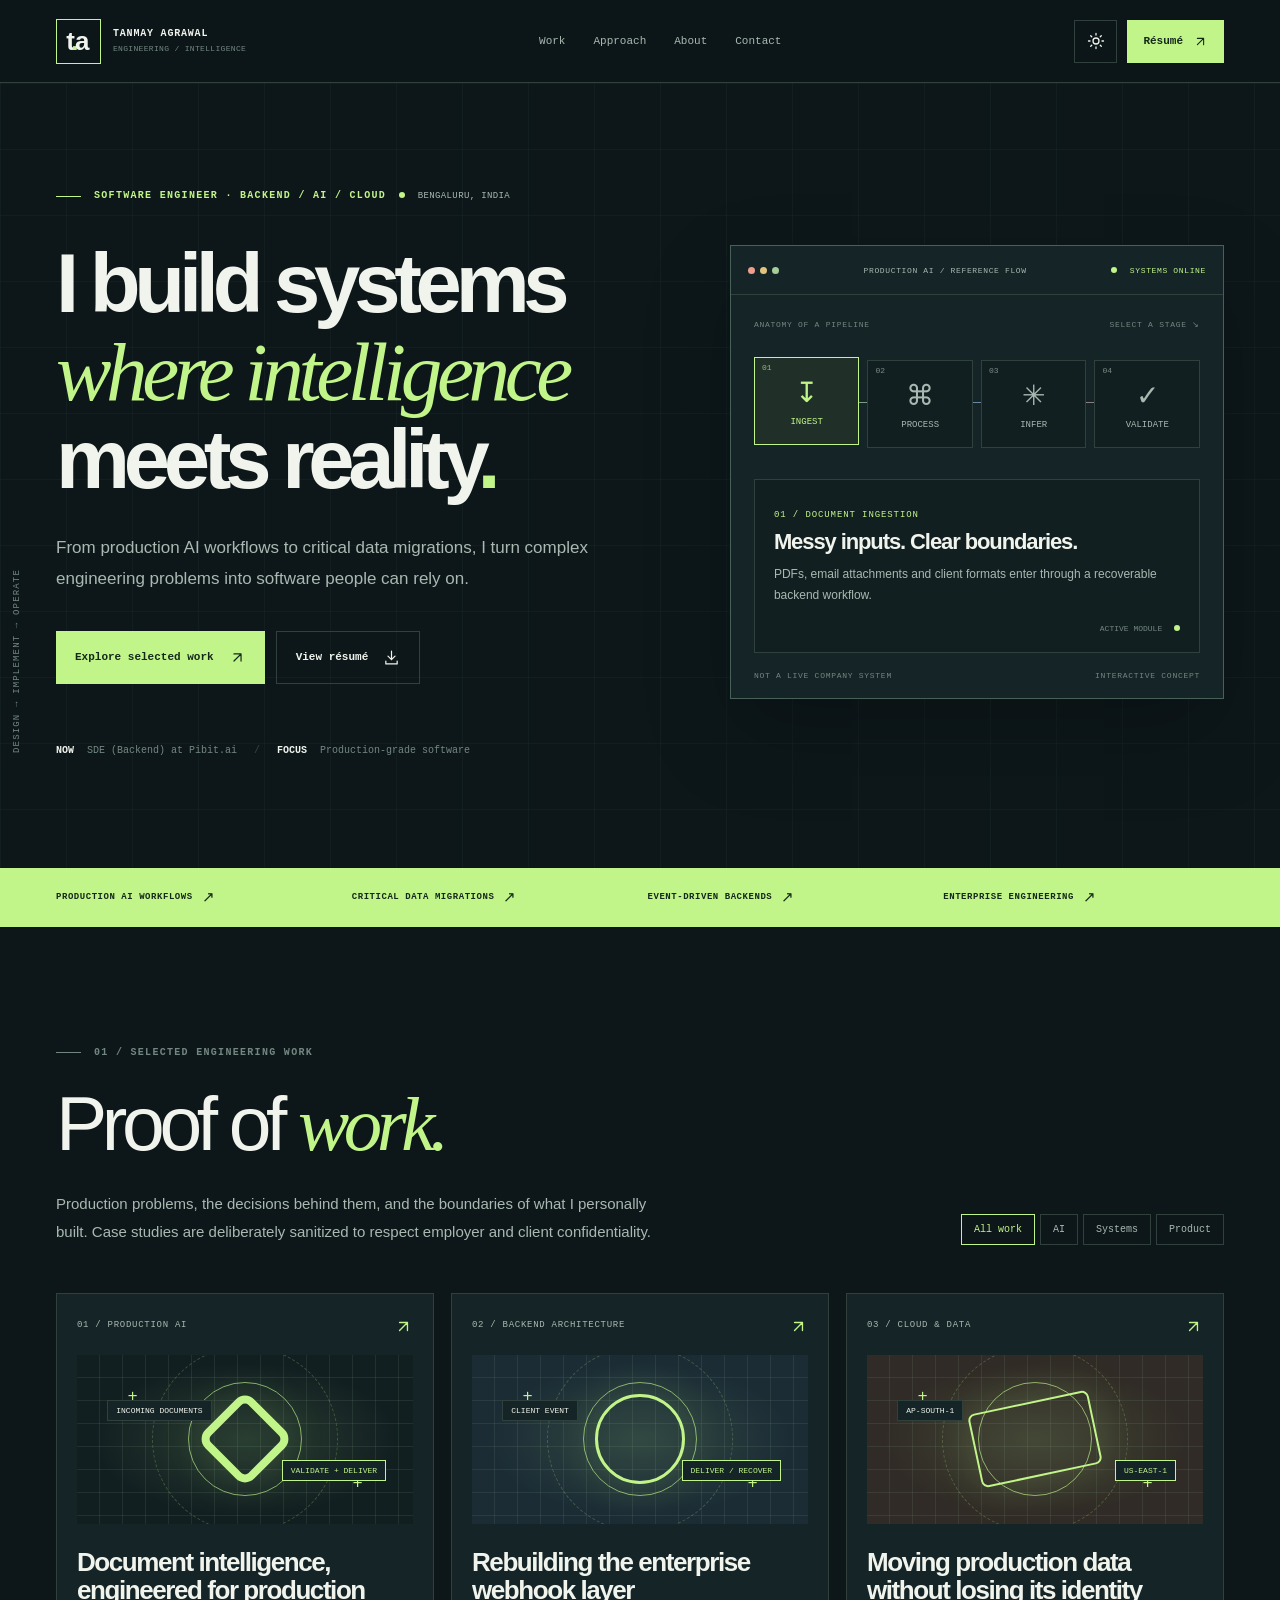
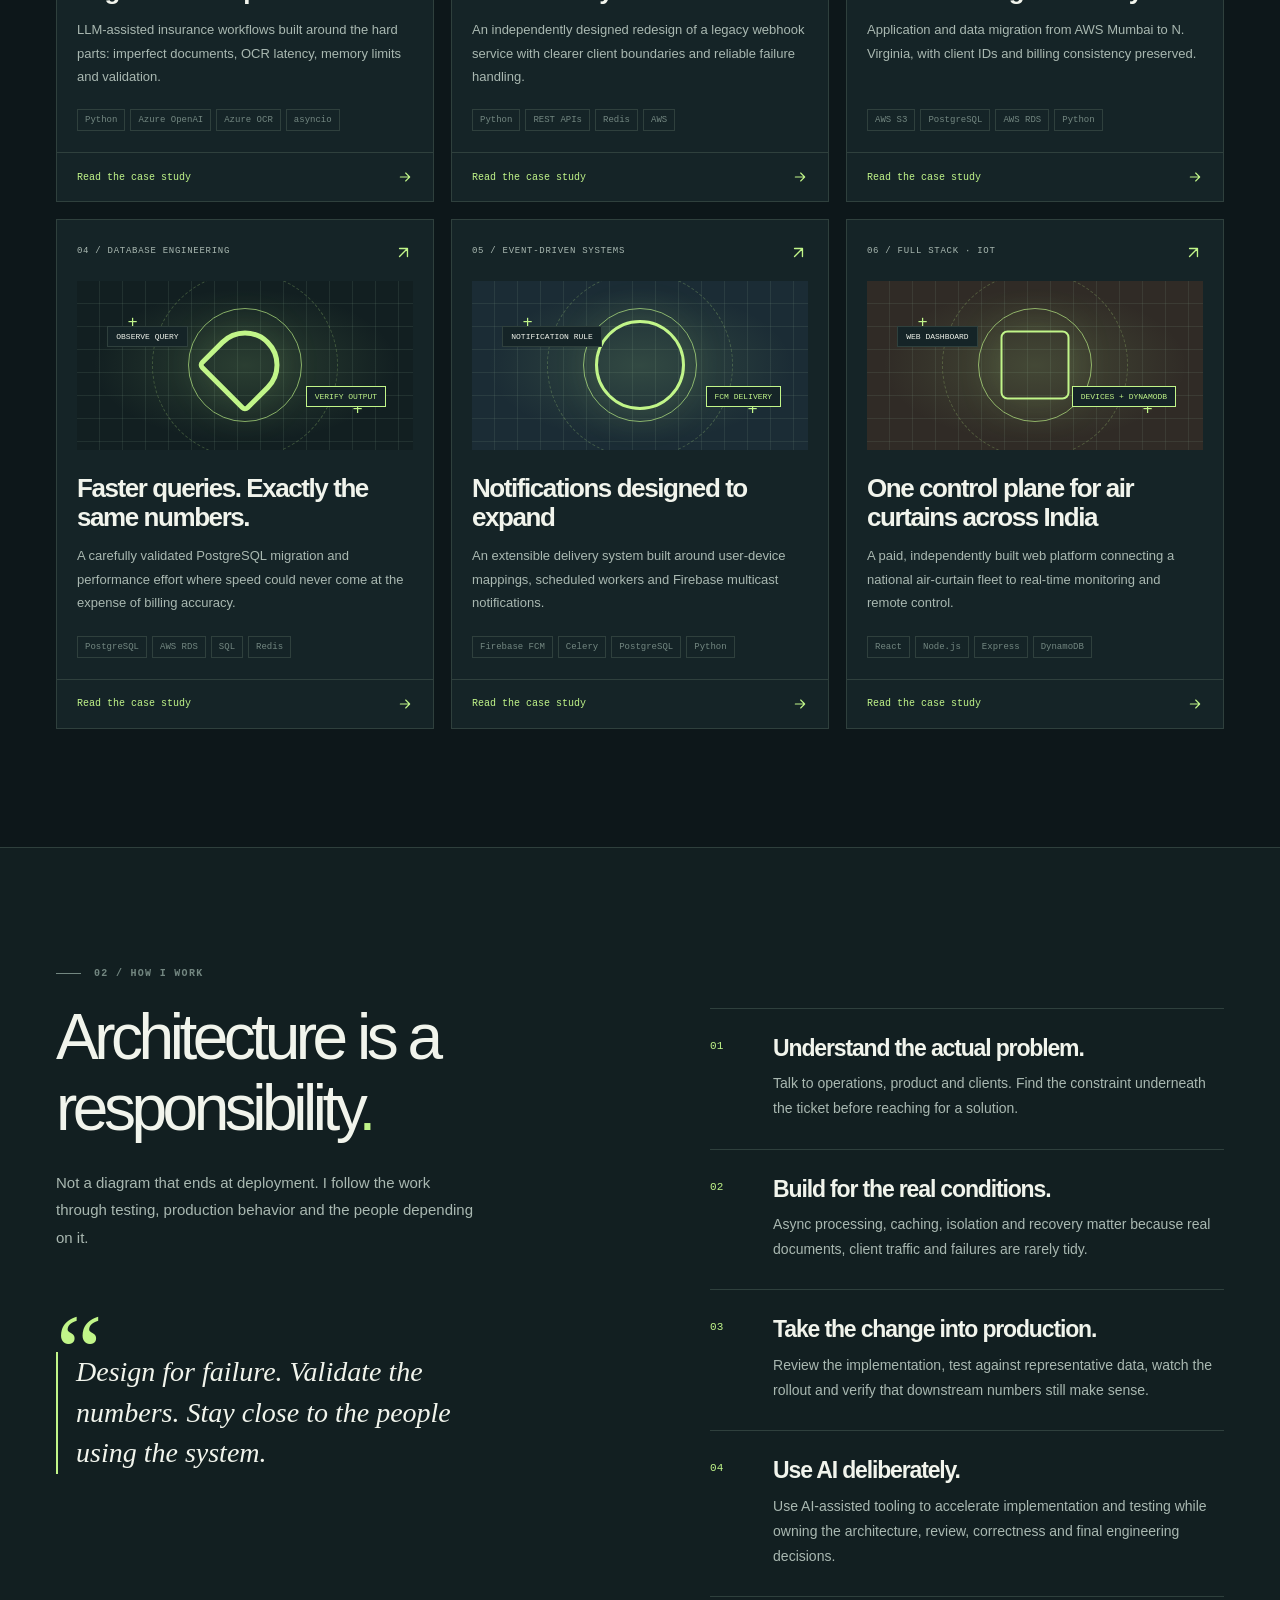
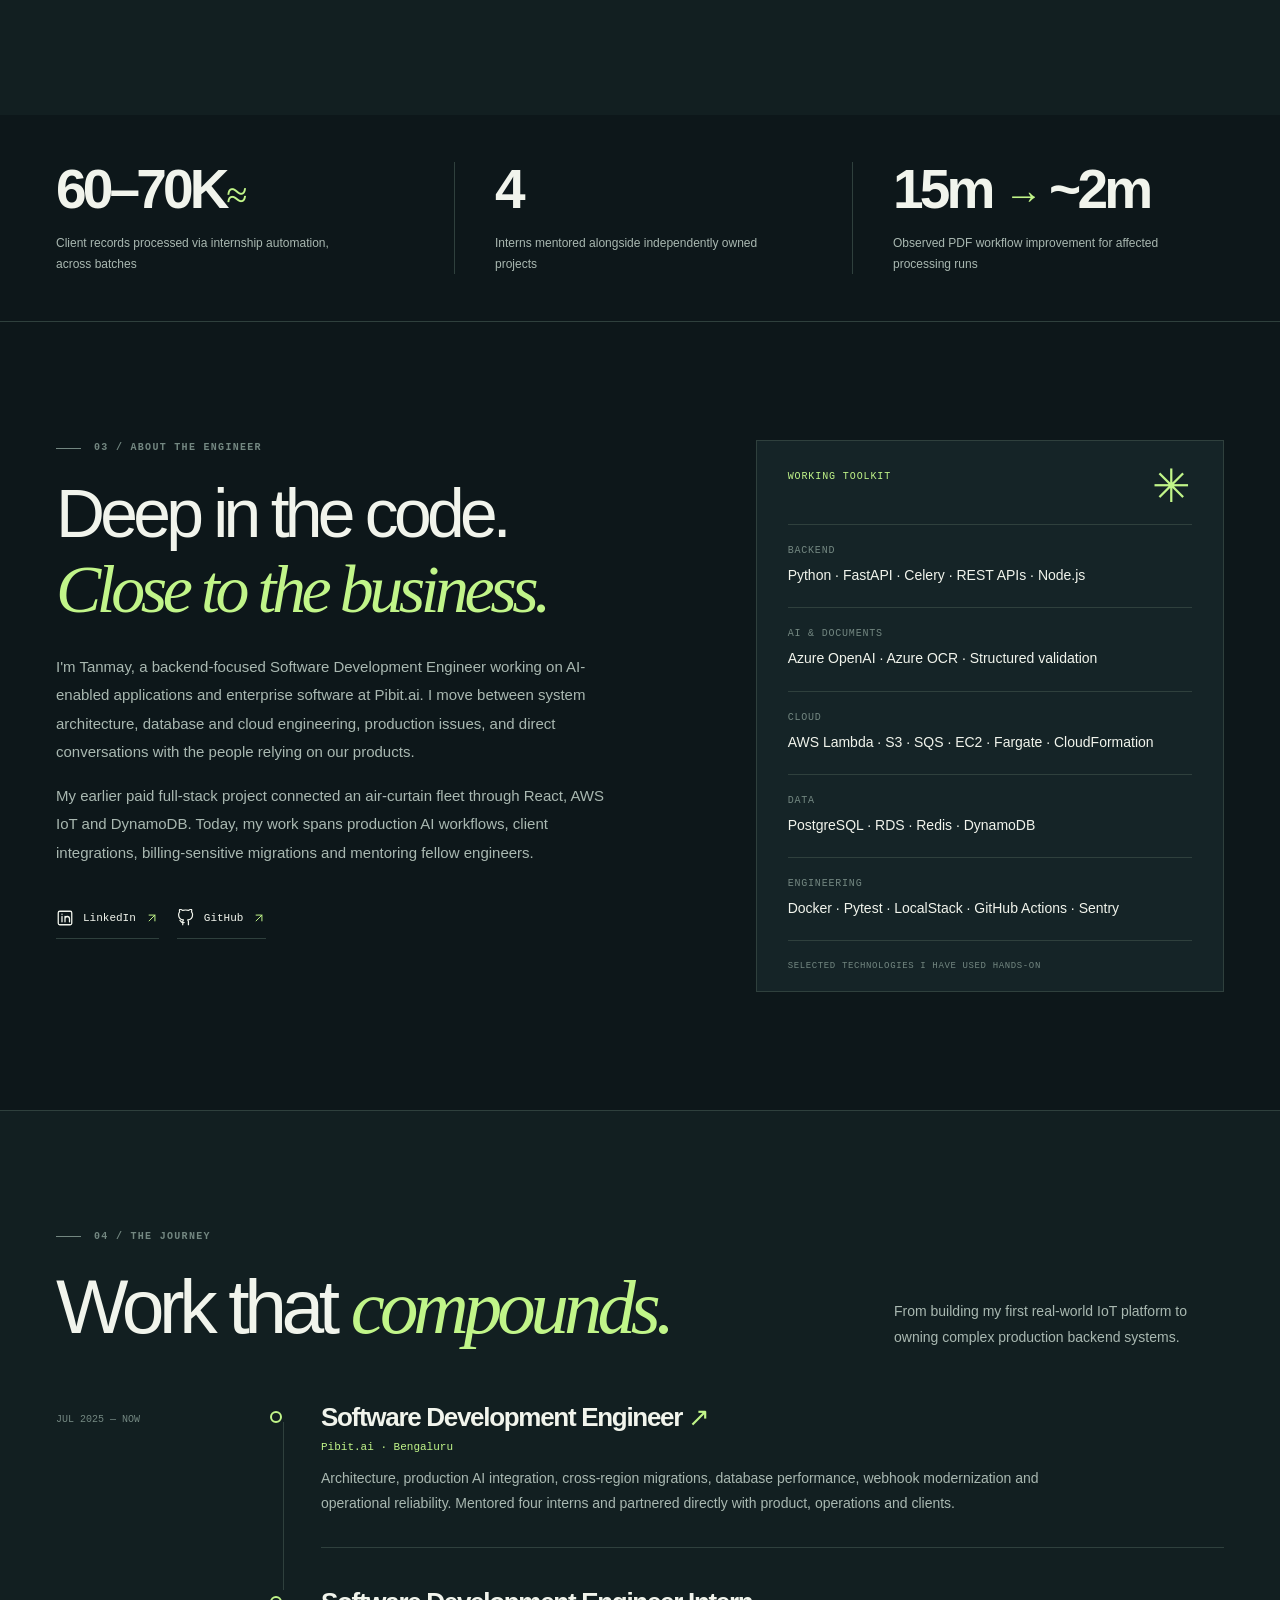
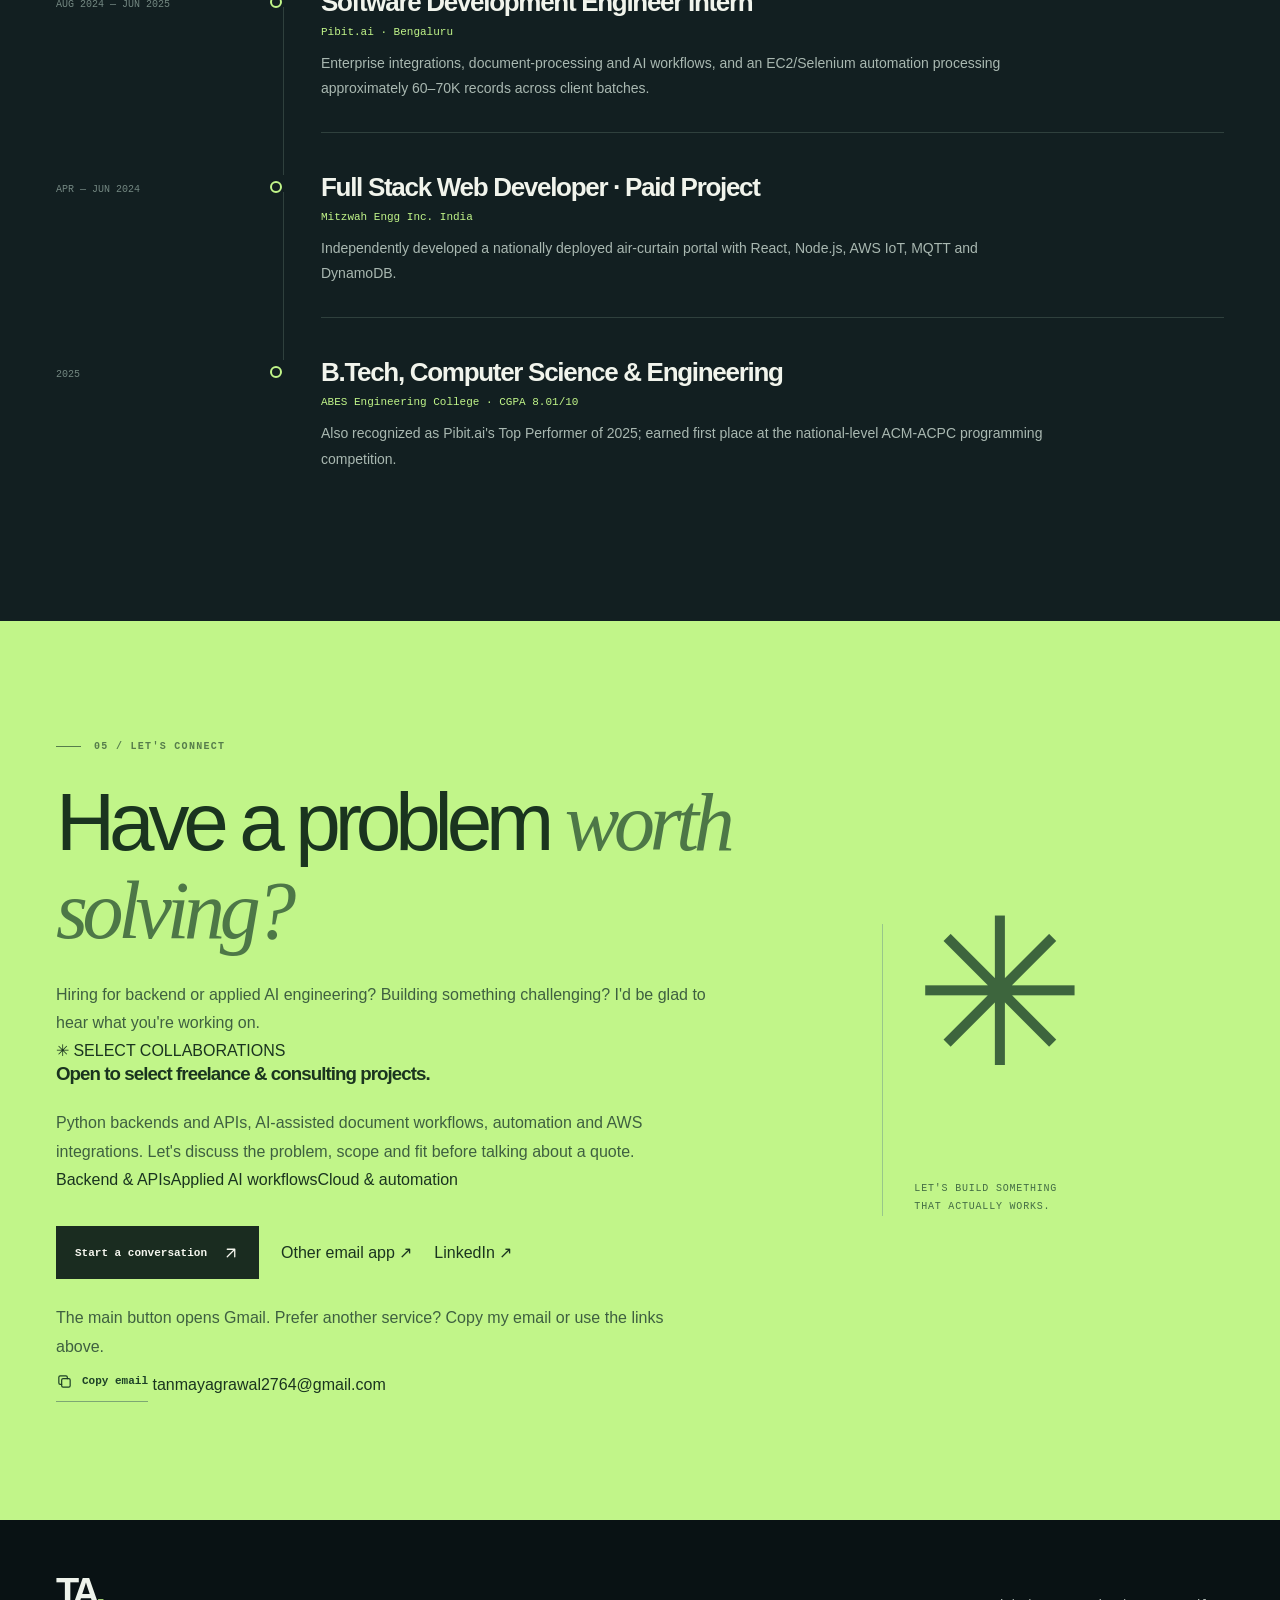
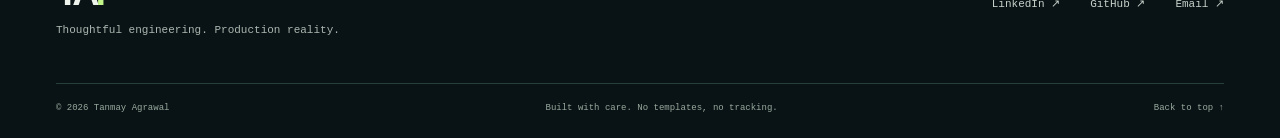
==== commit 372cf7a6: "Make portfolio contact actionable and add selective freelance enquiry section" ====
--- a/index.html
+++ b/index.html
@@ -25,6 +25,24 @@
 <section class="about-section section" id="about"><div class="wrap about-grid"><div class="about-lead"><div class="eyebrow muted"><span class="eyebrow-line"></span> 03 / ABOUT THE ENGINEER</div><h2>Deep in the code. <em>Close to the business.</em></h2><p>I'm Tanmay, a backend-focused Software Development Engineer working on AI-enabled applications and enterprise software at Pibit.ai. I move between system architecture, database and cloud engineering, production issues, and direct conversations with the people relying on our products.</p><p>My earlier paid full-stack project connected an air-curtain fleet through React, AWS IoT and DynamoDB. Today, my work spans production AI workflows, client integrations, billing-sensitive migrations and mentoring fellow engineers.</p><div class="about-buttons"><a href="https://www.linkedin.com/in/tanmay-agrawal-23102320a/" target="_blank" rel="noopener noreferrer" class="social-link" aria-label="LinkedIn"><svg class="icon" aria-hidden="true" width="18" height="18" viewBox="0 0 24 24" fill="none" stroke="currentColor" stroke-width="1.7" stroke-linecap="round" stroke-linejoin="round"><rect x="3" y="3" width="18" height="18" rx="2"/><path d="M8 10v7m0-10v.1M12 17v-7m0 3a3 3 0 0 1 6 0v4"/></svg><span>LinkedIn</span><svg class="icon" aria-hidden="true" width="14" height="14" viewBox="0 0 24 24" fill="none" stroke="currentColor" stroke-width="1.7" stroke-linecap="round" stroke-linejoin="round"><path d="M7 17 17 7M7 7h10v10"/></svg></a><a href="https://github.com/iamtanmayag" target="_blank" rel="noopener noreferrer" class="social-link" aria-label="GitHub"><svg class="icon" aria-hidden="true" width="18" height="18" viewBox="0 0 24 24" fill="none" stroke="currentColor" stroke-width="1.7" stroke-linecap="round" stroke-linejoin="round"><path d="M9 19c-4.3 1.4-4.3-2.5-6-3m12 6v-3.9a3.5 3.5 0 0 0-1-2.7c3.3-.4 6.8-1.6 6.8-7.4a5.7 5.7 0 0 0-1.5-3.9 5.2 5.2 0 0 0-.1-3.8S17.9.1 15 2a14.5 14.5 0 0 0-8 0C4.1.1 2.8.3 2.8.3a5.2 5.2 0 0 0-.1 3.8A5.7 5.7 0 0 0 1.2 8c0 5.8 3.5 7 6.8 7.4a3.5 3.5 0 0 0-1 2.7V22" transform="translate(1 0) scale(.95)"/></svg><span>GitHub</span><svg class="icon" aria-hidden="true" width="14" height="14" viewBox="0 0 24 24" fill="none" stroke="currentColor" stroke-width="1.7" stroke-linecap="round" stroke-linejoin="round"><path d="M7 17 17 7M7 7h10v10"/></svg></a></div></div>
 <div class="stack-card"><div class="stack-head"><span>WORKING TOOLKIT</span><span class="stack-symbol">✳</span></div><div class="stack-row"><span>BACKEND</span><p>Python · FastAPI · Celery · REST APIs · Node.js</p></div><div class="stack-row"><span>AI & DOCUMENTS</span><p>Azure OpenAI · Azure OCR · Structured validation</p></div><div class="stack-row"><span>CLOUD</span><p>AWS Lambda · S3 · SQS · EC2 · Fargate · CloudFormation</p></div><div class="stack-row"><span>DATA</span><p>PostgreSQL · RDS · Redis · DynamoDB</p></div><div class="stack-row"><span>ENGINEERING</span><p>Docker · Pytest · LocalStack · GitHub Actions · Sentry</p></div><div class="stack-foot">SELECTED TECHNOLOGIES I HAVE USED HANDS-ON</div></div></div></section>
 <section class="timeline-section section"><div class="wrap"><div class="eyebrow muted"><span class="eyebrow-line"></span> 04 / THE JOURNEY</div><div class="timeline-heading"><h2>Work that <em>compounds.</em></h2><p>From building my first real-world IoT platform to owning complex production backend systems.</p></div><div class="timeline"><div class="timeline-row"><span class="tl-date">JUL 2025 — NOW</span><div class="tl-dot"></div><div class="tl-content"><h3>Software Development Engineer <span>↗</span></h3><p class="tl-company">Pibit.ai · Bengaluru</p><p>Architecture, production AI integration, cross-region migrations, database performance, webhook modernization and operational reliability. Mentored four interns and partnered directly with product, operations and clients.</p></div></div><div class="timeline-row"><span class="tl-date">AUG 2024 — JUN 2025</span><div class="tl-dot"></div><div class="tl-content"><h3>Software Development Engineer Intern</h3><p class="tl-company">Pibit.ai · Bengaluru</p><p>Enterprise integrations, document-processing and AI workflows, and an EC2/Selenium automation processing approximately 60–70K records across client batches.</p></div></div><div class="timeline-row"><span class="tl-date">APR — JUN 2024</span><div class="tl-dot"></div><div class="tl-content"><h3>Full Stack Web Developer · Paid Project</h3><p class="tl-company">Mitzwah Engg Inc. India</p><p>Independently developed a nationally deployed air-curtain portal with React, Node.js, AWS IoT, MQTT and DynamoDB.</p></div></div><div class="timeline-row"><span class="tl-date">2025</span><div class="tl-dot"></div><div class="tl-content"><h3>B.Tech, Computer Science & Engineering</h3><p class="tl-company">ABES Engineering College · CGPA 8.01/10</p><p>Also recognized as Pibit.ai's Top Performer of 2025; earned first place at the national-level ACM-ACPC programming competition.</p></div></div></div></div></section>
-<section class="contact-section section" id="contact"><div class="wrap contact-grid"><div class="contact-main"><div class="eyebrow"><span class="eyebrow-line"></span> 05 / LET'S CONNECT</div><h2>Have a problem <em>worth solving?</em></h2><p>I'm interested in ambitious backend and applied AI engineering problems—and in working with teams that care about reliability as much as delivery.</p><div class="contact-ctas"><a class="btn btn-dark" href="mailto:tanmayagrawal2764@gmail.com?subject=Hello%20Tanmay%20%E2%80%94%20Let%27s%20connect">Start a conversation <svg class="icon" aria-hidden="true" width="18" height="18" viewBox="0 0 24 24" fill="none" stroke="currentColor" stroke-width="1.7" stroke-linecap="round" stroke-linejoin="round"><path d="M7 17 17 7M7 7h10v10"/></svg></a><button class="copy-email" type="button" data-email="tanmayagrawal2764@gmail.com"><svg class="icon" aria-hidden="true" width="17" height="17" viewBox="0 0 24 24" fill="none" stroke="currentColor" stroke-width="1.7" stroke-linecap="round" stroke-linejoin="round"><rect x="8" y="8" width="12" height="12" rx="2"/><path d="M16 8V6a2 2 0 0 0-2-2H6a2 2 0 0 0-2 2v8a2 2 0 0 0 2 2h2"/></svg><span>Copy email</span></button></div></div><div class="contact-aside"><span class="contact-asterisk">✳</span><span>LET'S BUILD SOMETHING<br>THAT ACTUALLY WORKS.</span></div></div></section></main>
+<section class="contact-section section" id="contact"><div class="wrap contact-grid"><div class="contact-main">
+<div class="eyebrow"><span class="eyebrow-line"></span> 05 / LET'S CONNECT</div>
+<h2>Have a problem <em>worth solving?</em></h2>
+<p>Hiring for backend or applied AI engineering? Building something challenging? I'd be glad to hear what you're working on.</p>
+<div class="contact-services" aria-label="Freelance and consulting enquiries">
+<span class="contact-services-kicker"><span aria-hidden="true">✳</span> SELECT COLLABORATIONS</span>
+<h3>Open to select freelance &amp; consulting projects.</h3>
+<p>Python backends and APIs, AI-assisted document workflows, automation and AWS integrations. Let's discuss the problem, scope and fit before talking about a quote.</p>
+<div class="service-tags"><span>Backend &amp; APIs</span><span>Applied AI workflows</span><span>Cloud &amp; automation</span></div>
+</div>
+<div class="contact-ctas">
+<a class="btn btn-dark" href="https://mail.google.com/mail/?view=cm&amp;fs=1&amp;to=tanmayagrawal2764%40gmail.com&amp;su=Hello%20Tanmay%20%E2%80%94%20Let%27s%20connect" target="_blank" rel="noopener noreferrer" aria-label="Start a conversation in Gmail (opens a new tab)">Start a conversation <svg class="icon" aria-hidden="true" width="18" height="18" viewBox="0 0 24 24" fill="none" stroke="currentColor" stroke-width="1.7" stroke-linecap="round" stroke-linejoin="round"><path d="M7 17 17 7M7 7h10v10"/></svg></a>
+<a class="contact-alt-link" href="mailto:tanmayagrawal2764@gmail.com?subject=Hello%20Tanmay">Other email app ↗</a>
+<a class="contact-alt-link" href="https://www.linkedin.com/in/tanmay-agrawal-23102320a/" target="_blank" rel="noopener noreferrer">LinkedIn ↗</a>
+</div>
+<p class="contact-helper">The main button opens Gmail. Prefer another service? Copy my email or use the links above.</p>
+<button class="copy-email" type="button" data-email="tanmayagrawal2764@gmail.com"><svg class="icon" aria-hidden="true" width="17" height="17" viewBox="0 0 24 24" fill="none" stroke="currentColor" stroke-width="1.7" stroke-linecap="round" stroke-linejoin="round"><rect x="8" y="8" width="12" height="12" rx="2"/><path d="M16 8V6a2 2 0 0 0-2-2H6a2 2 0 0 0-2 2v8a2 2 0 0 0 2 2h2"/></svg><span>Copy email</span></button>
+<a class="contact-email-address" href="mailto:tanmayagrawal2764@gmail.com">tanmayagrawal2764@gmail.com</a>
+</div><div class="contact-aside"><span class="contact-asterisk">✳</span><span>LET'S BUILD SOMETHING<br>THAT ACTUALLY WORKS.</span></div></div></section></main>
 <footer class="footer"><div class="wrap footer-main"><div><a class="footer-brand" href="/">TA<span>.</span></a><p>Thoughtful engineering. Production reality.</p></div><div class="footer-links"><a href="https://www.linkedin.com/in/tanmay-agrawal-23102320a/" target="_blank" rel="noopener noreferrer">LinkedIn ↗</a><a href="https://github.com/iamtanmayag" target="_blank" rel="noopener noreferrer">GitHub ↗</a><a href="mailto:tanmayagrawal2764@gmail.com">Email ↗</a></div></div><div class="wrap footer-bottom"><span>© <span class="year">2026</span> Tanmay Agrawal</span><span>Built with care. No templates, no tracking.</span><a href="#main">Back to top ↑</a></div></footer>
 </body></html>
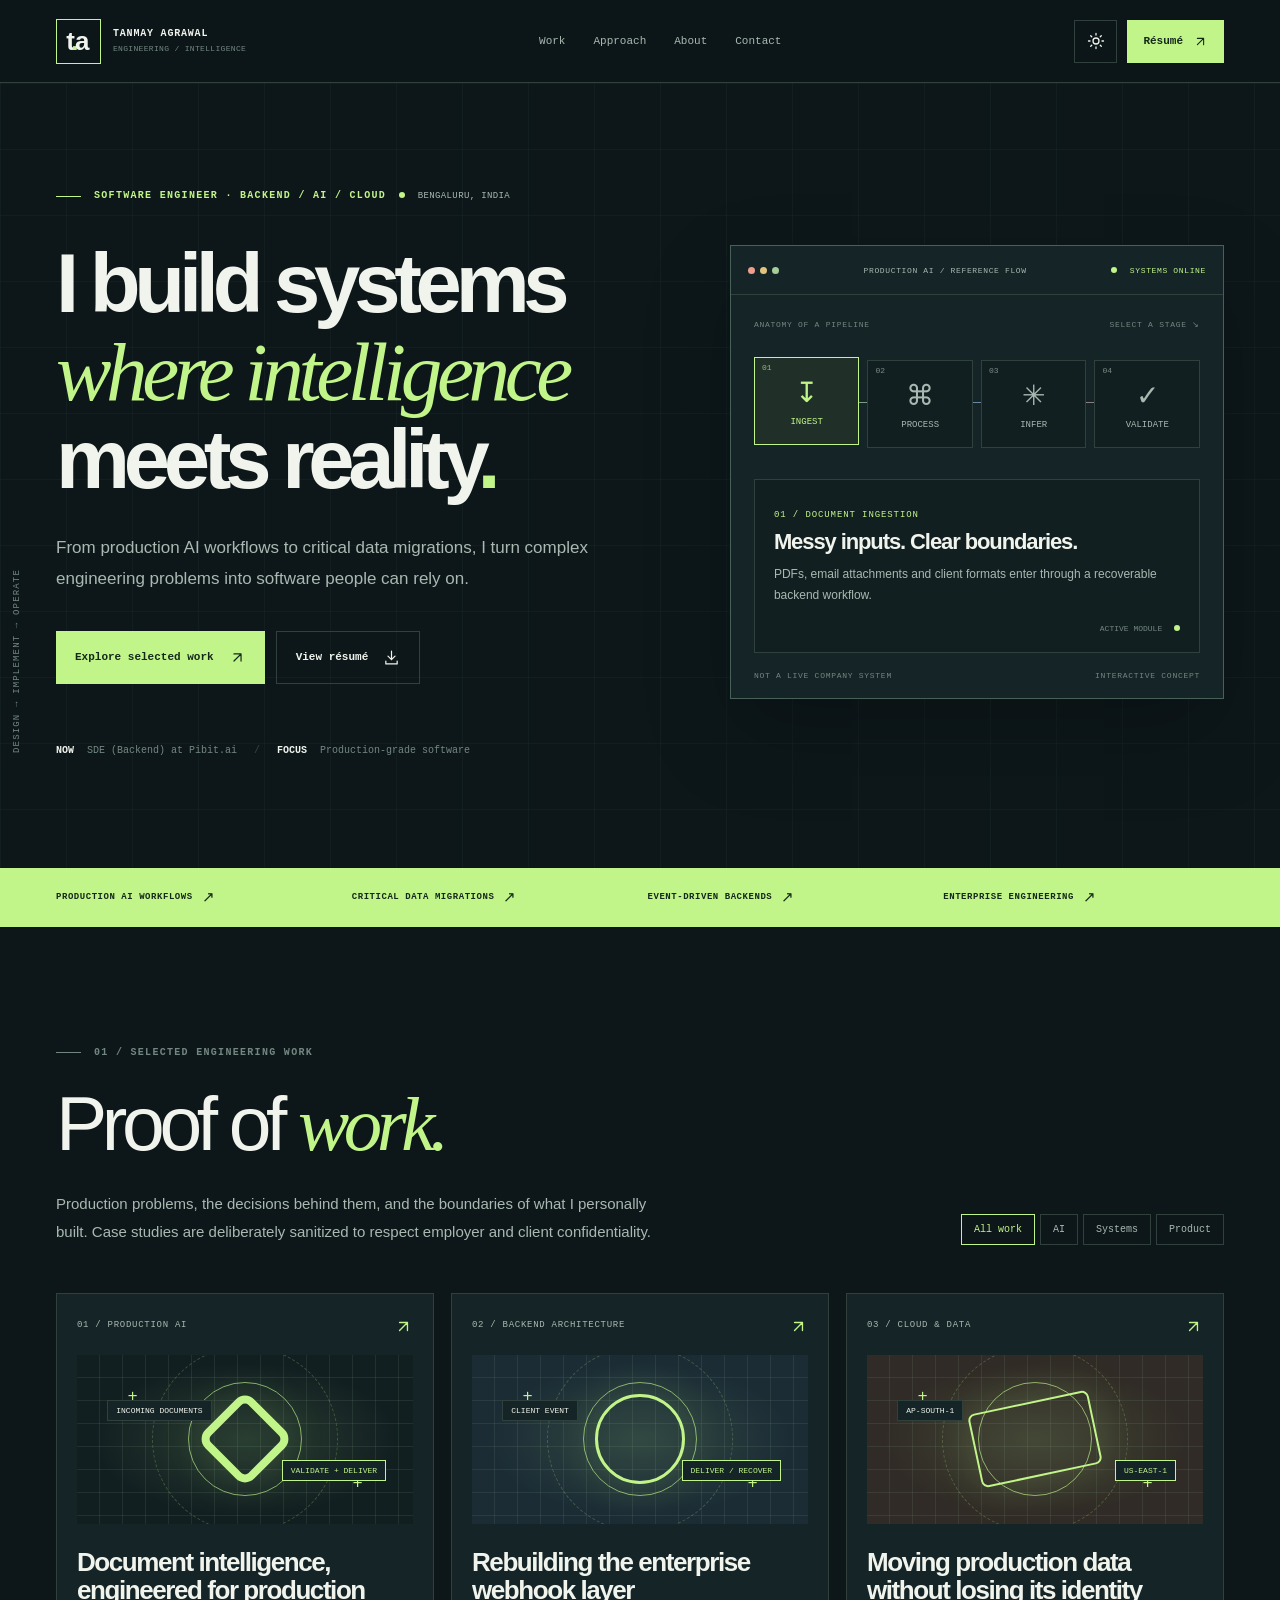
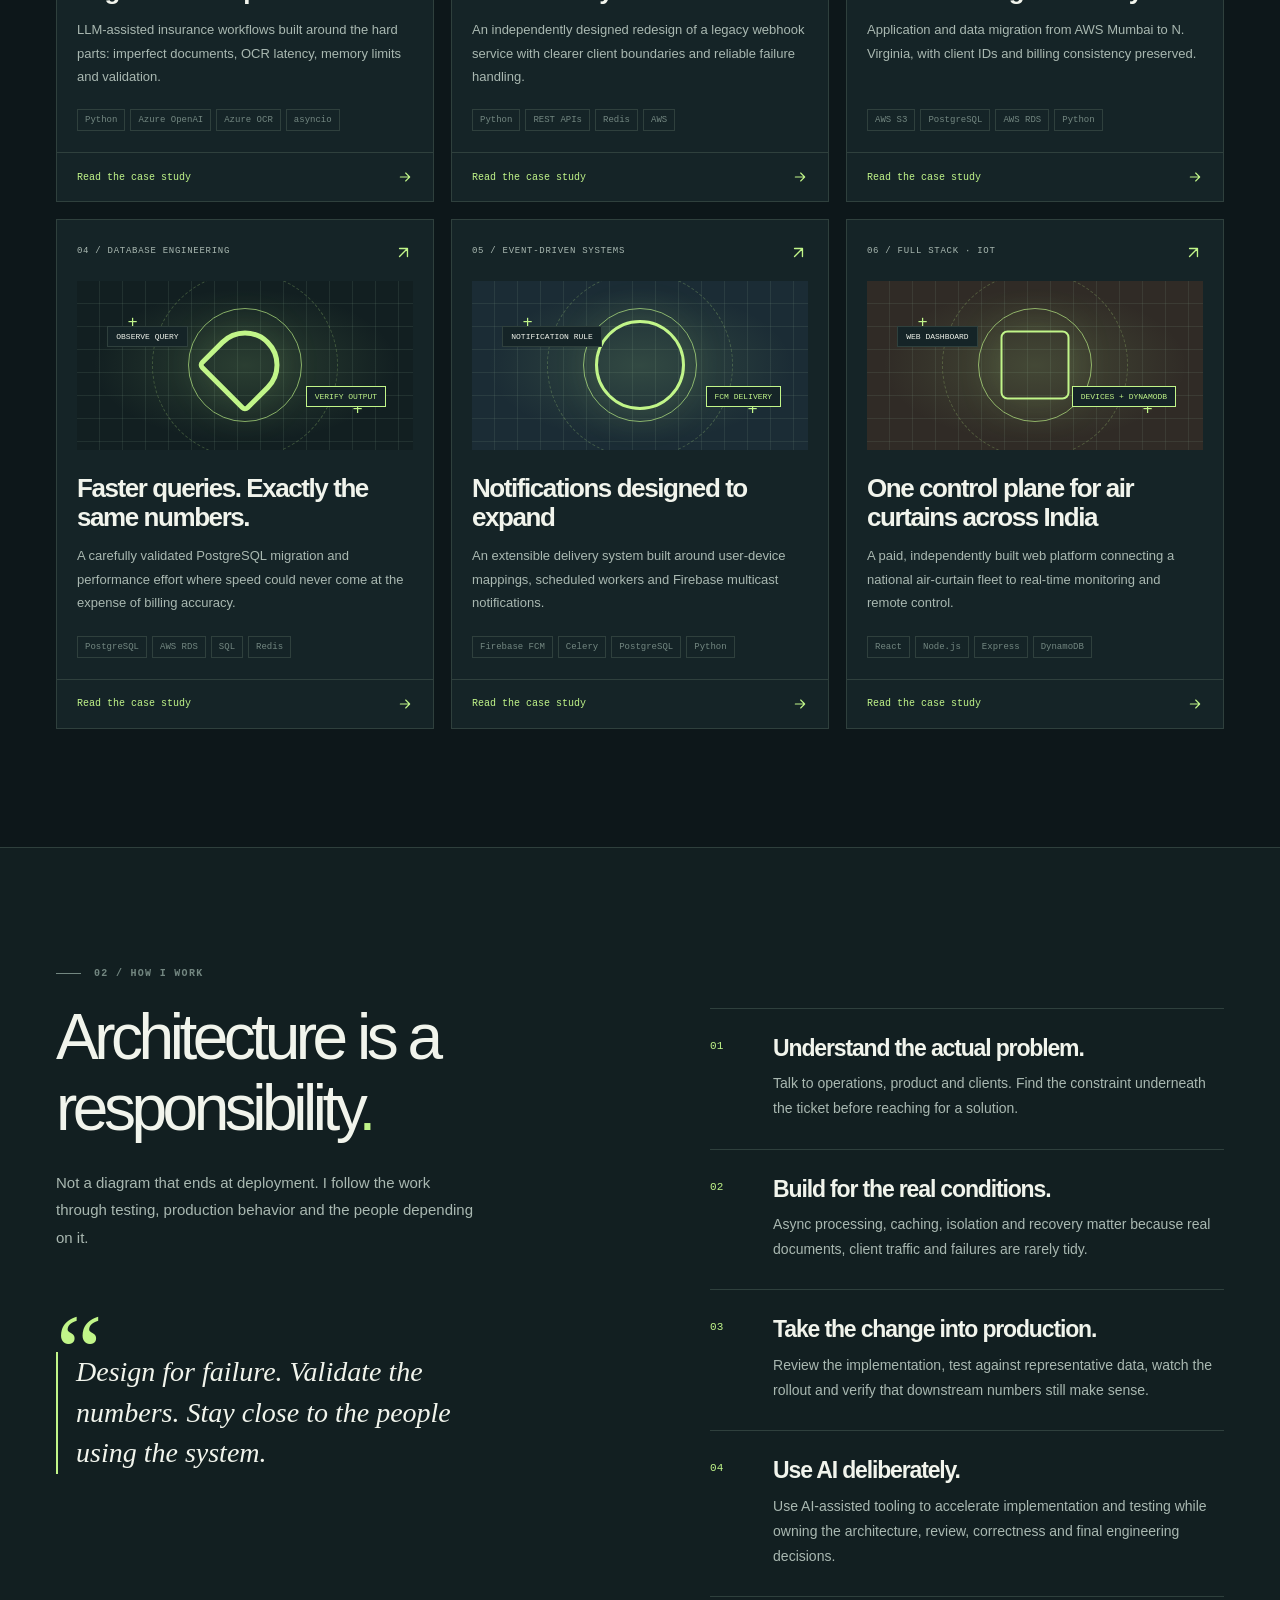
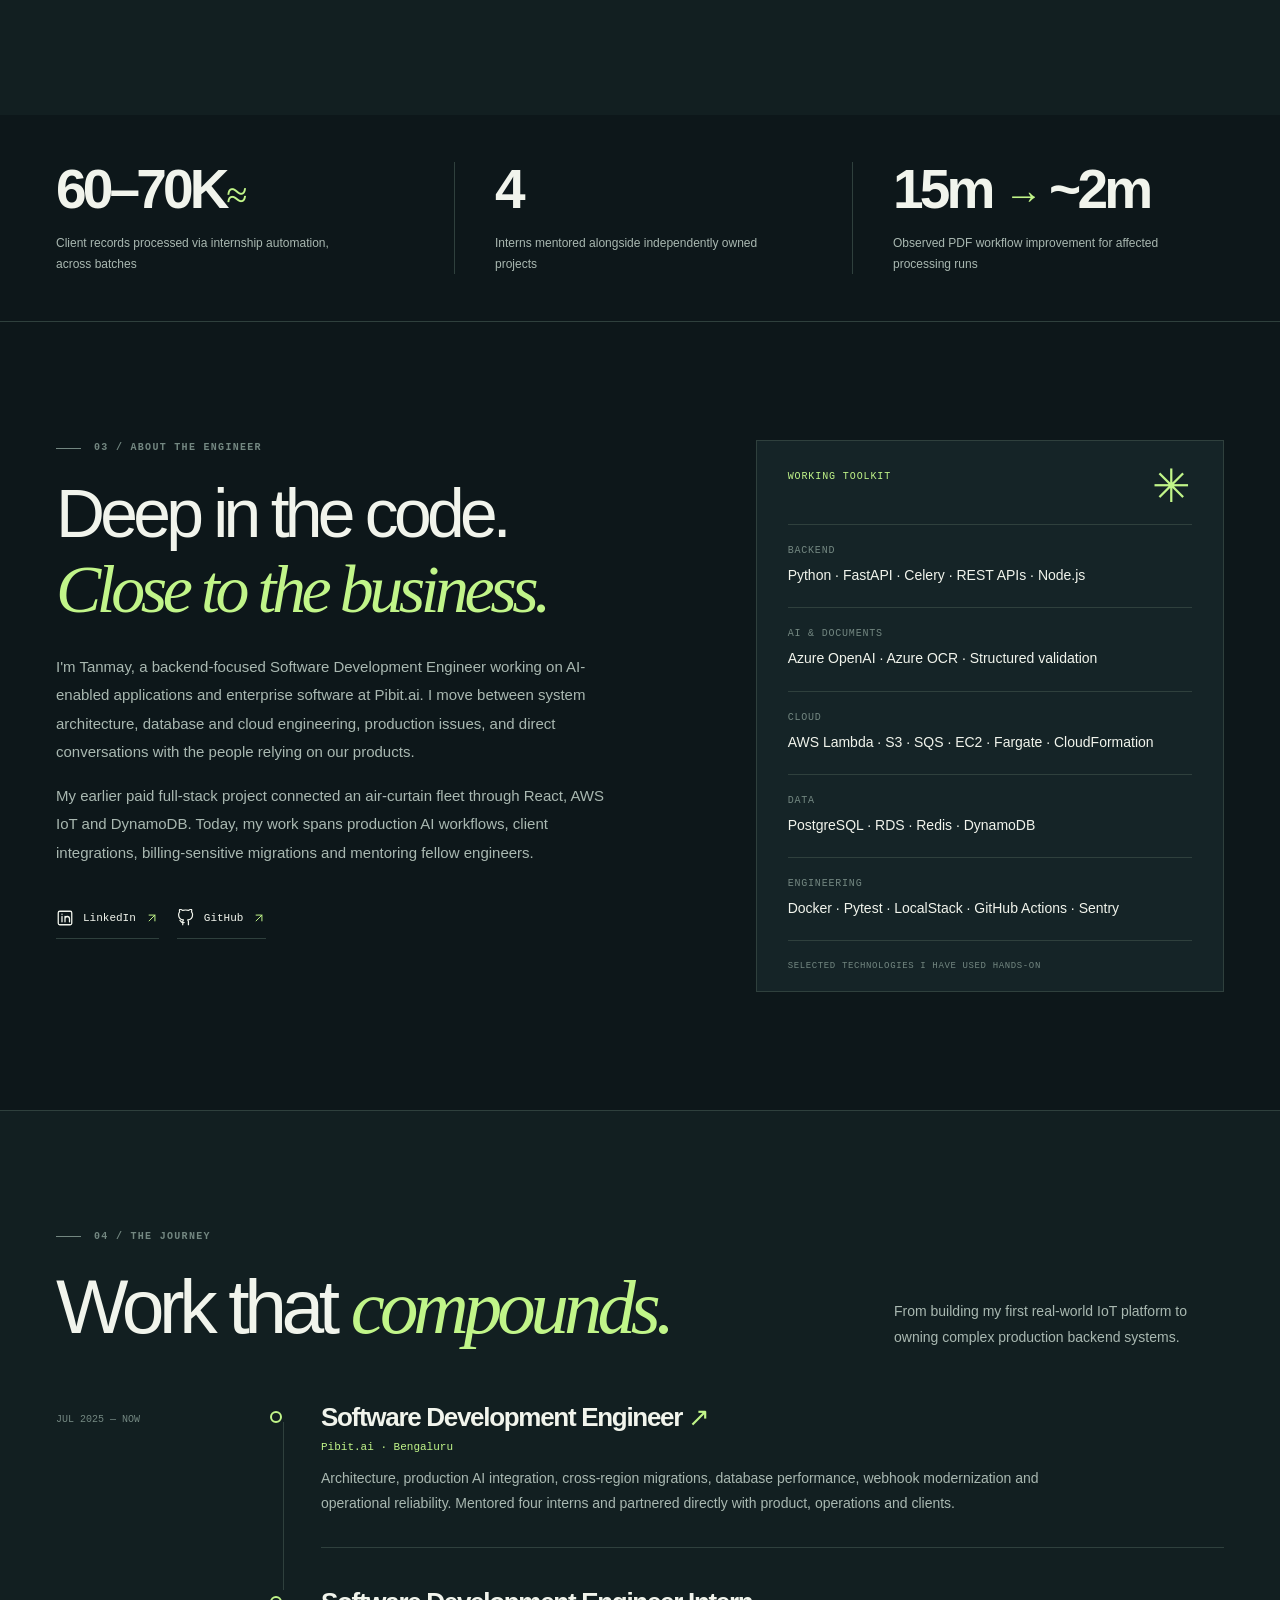
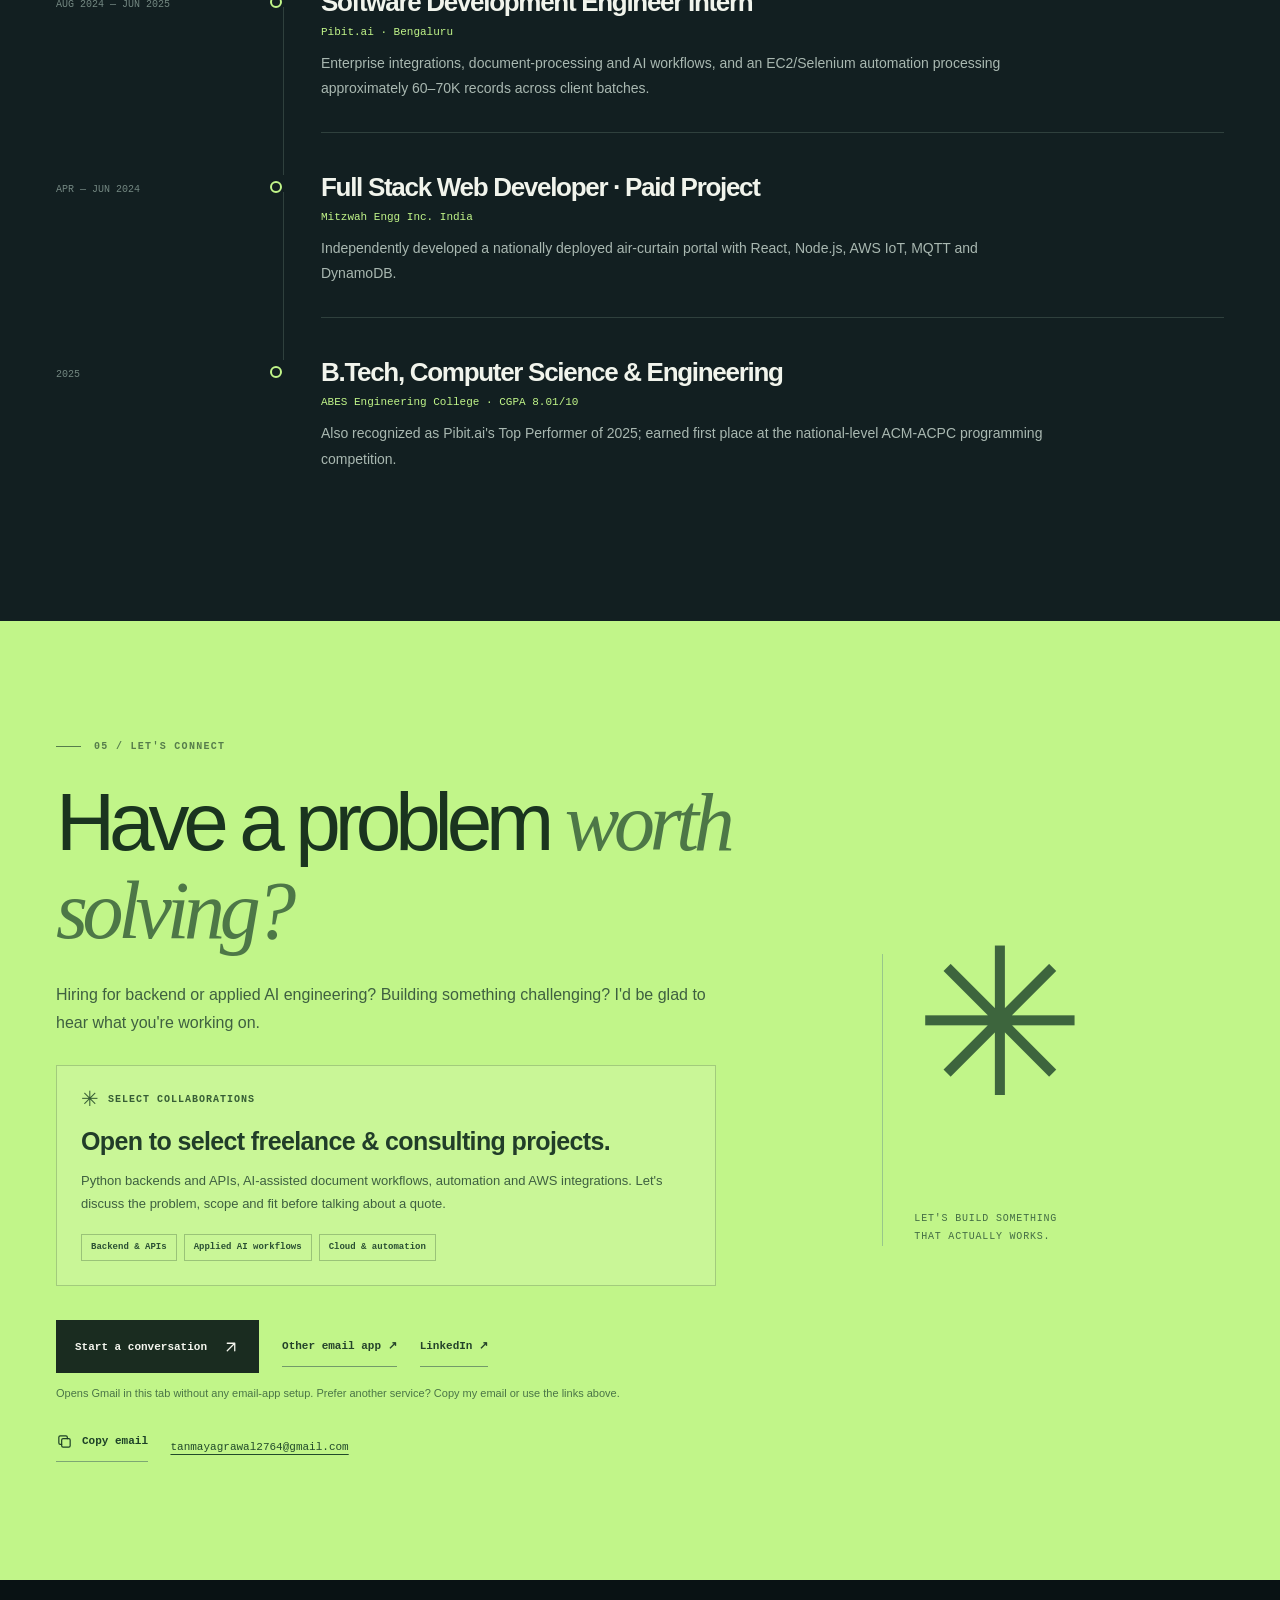
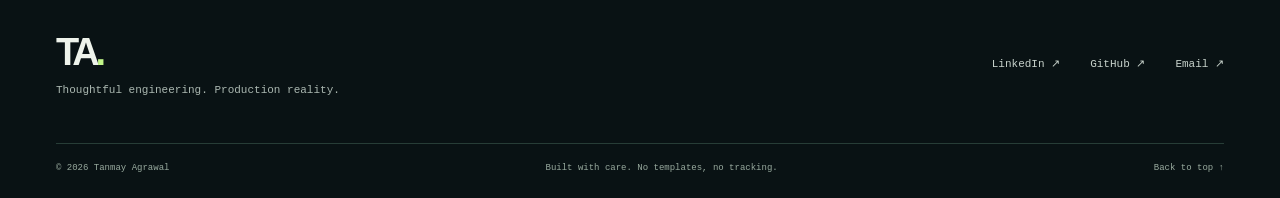
==== commit 2da3f89a: "Open contact Gmail directly in the same tab for reliable desktop navigation" ====
--- a/index.html
+++ b/index.html
@@ -36,11 +36,11 @@
 <div class="service-tags"><span>Backend &amp; APIs</span><span>Applied AI workflows</span><span>Cloud &amp; automation</span></div>
 </div>
 <div class="contact-ctas">
-<a class="btn btn-dark" href="https://mail.google.com/mail/?view=cm&amp;fs=1&amp;to=tanmayagrawal2764%40gmail.com&amp;su=Hello%20Tanmay%20%E2%80%94%20Let%27s%20connect" target="_blank" rel="noopener noreferrer" aria-label="Start a conversation in Gmail (opens a new tab)">Start a conversation <svg class="icon" aria-hidden="true" width="18" height="18" viewBox="0 0 24 24" fill="none" stroke="currentColor" stroke-width="1.7" stroke-linecap="round" stroke-linejoin="round"><path d="M7 17 17 7M7 7h10v10"/></svg></a>
+<a class="btn btn-dark" href="https://mail.google.com/mail/?view=cm&amp;fs=1&amp;to=tanmayagrawal2764%40gmail.com&amp;su=Hello%20Tanmay%20%E2%80%94%20Let%27s%20connect" aria-label="Start a conversation in Gmail (opens in this tab)">Start a conversation <svg class="icon" aria-hidden="true" width="18" height="18" viewBox="0 0 24 24" fill="none" stroke="currentColor" stroke-width="1.7" stroke-linecap="round" stroke-linejoin="round"><path d="M7 17 17 7M7 7h10v10"/></svg></a>
 <a class="contact-alt-link" href="mailto:tanmayagrawal2764@gmail.com?subject=Hello%20Tanmay">Other email app ↗</a>
 <a class="contact-alt-link" href="https://www.linkedin.com/in/tanmay-agrawal-23102320a/" target="_blank" rel="noopener noreferrer">LinkedIn ↗</a>
 </div>
-<p class="contact-helper">The main button opens Gmail. Prefer another service? Copy my email or use the links above.</p>
+<p class="contact-helper">Opens Gmail in this tab without any email-app setup. Prefer another service? Copy my email or use the links above.</p>
 <button class="copy-email" type="button" data-email="tanmayagrawal2764@gmail.com"><svg class="icon" aria-hidden="true" width="17" height="17" viewBox="0 0 24 24" fill="none" stroke="currentColor" stroke-width="1.7" stroke-linecap="round" stroke-linejoin="round"><rect x="8" y="8" width="12" height="12" rx="2"/><path d="M16 8V6a2 2 0 0 0-2-2H6a2 2 0 0 0-2 2v8a2 2 0 0 0 2 2h2"/></svg><span>Copy email</span></button>
 <a class="contact-email-address" href="mailto:tanmayagrawal2764@gmail.com">tanmayagrawal2764@gmail.com</a>
 </div><div class="contact-aside"><span class="contact-asterisk">✳</span><span>LET'S BUILD SOMETHING<br>THAT ACTUALLY WORKS.</span></div></div></section></main>
--- a/assets/styles.css
+++ b/assets/styles.css
@@ -9,5 +9,21 @@
 /* About */.about-grid{display:grid;grid-template-columns:1fr .82fr;gap:11%}.about-lead h2{font-size:clamp(49px,5.3vw,73px)}.about-lead>p{font-size:15px;line-height:1.9;margin-top:26px;max-width:650px}.about-lead>p+p{margin-top:15px}.about-buttons{display:flex;flex-wrap:wrap;gap:18px;margin-top:31px}.social-link{display:inline-flex;gap:9px;align-items:center;border-bottom:1px solid var(--line);padding:11px 0;font:11px var(--mono)}.social-link:hover{border-color:var(--lime);color:var(--lime)}.social-link svg:last-child{color:var(--lime)}.stack-card{background:var(--card);border:1px solid var(--line);padding:30px 31px 20px}.stack-head{display:flex;justify-content:space-between;align-items:flex-start;padding-bottom:21px;border-bottom:1px solid var(--line);color:var(--lime);font:10px var(--mono);letter-spacing:.09em}.stack-symbol{font:46px/.7 var(--serif)}.stack-row{border-bottom:1px solid var(--line);padding:20px 0}.stack-row span{display:block;color:var(--soft);font:10px var(--mono);letter-spacing:.08em}.stack-row p{font-size:14px;line-height:1.65;color:var(--ink);margin-top:8px}.stack-foot{padding-top:20px;font:9px var(--mono);color:var(--soft);letter-spacing:.07em}
 /* Career */.timeline-heading{display:flex;align-items:flex-end;justify-content:space-between;gap:22px;margin-bottom:53px}.timeline-heading h2{margin-top:19px}.timeline-heading p{max-width:330px;font-size:14px;line-height:1.8}.timeline-row{display:grid;grid-template-columns:190px 27px 1fr;gap:24px;position:relative;padding-bottom:40px}.timeline-row:not(:last-child):before{content:"";position:absolute;left:227px;top:19px;bottom:-2px;background:var(--line);width:1px}.tl-date{padding-top:9px;font:10px/1.6 var(--mono);color:var(--soft)}.tl-dot{position:relative;z-index:1;height:12px;width:12px;margin-top:8px;border:2px solid var(--lime);border-radius:50%;background:var(--bg2)}.tl-content{border-bottom:1px solid var(--line);padding-bottom:31px}.tl-content h3{font-size:26px;font-weight:550}.tl-content h3 span{color:var(--lime)}.tl-company{margin-top:9px;color:var(--lime);font:11px var(--mono)}.tl-content>p:last-child{max-width:730px;font-size:14px;line-height:1.8;margin-top:13px}.timeline-row:last-child .tl-content{border-bottom:0}.timeline-row:last-child{padding-bottom:0}
 /* Contact/Footer */.contact-section{background:#c1f589;color:#1a341f}.contact-grid{display:grid;grid-template-columns:1.35fr .65fr;gap:10%;align-items:center}.contact-main .eyebrow{color:#567d4b}.contact-main h2{font-size:clamp(55px,6.4vw,91px);letter-spacing:-.075em;font-weight:540;line-height:1.04;margin-top:24px}.contact-main h2 em{color:#4d7747}.contact-main p{color:#3e6040;font-size:16px;line-height:1.8;margin-top:25px;max-width:650px}.contact-ctas{display:flex;align-items:center;flex-wrap:wrap;gap:22px;margin-top:34px}.btn-dark{background:#1a2c20;color:#f5f6ee}.copy-email{border:0;border-bottom:1px solid #7da773;background:transparent;color:#1d4127;display:inline-flex;align-items:center;gap:9px;padding:11px 0;font:700 11px var(--mono)}.contact-aside{border-left:1px solid #98c78a;min-height:292px;padding-left:31px;display:flex;flex-direction:column;justify-content:space-between}.contact-asterisk{font:205px/.7 var(--serif);color:#3d653d}.contact-aside span:last-child{font:10px/1.8 var(--mono);letter-spacing:.08em;color:#436d44}.footer{background:#091214;color:#eef3eb;padding:51px 0 25px}.footer-main{display:flex;align-items:center;justify-content:space-between;gap:23px}.footer-brand{font:bold 38px var(--sans);letter-spacing:-.11em}.footer-brand span{color:#c1f589}.footer-main p{font:11px var(--mono);color:#abb8b1;margin-top:10px}.footer-links{display:flex;gap:30px}.footer-links a{font:11px var(--mono);color:#c7d2cb}.footer-bottom{display:flex;align-items:center;justify-content:space-between;gap:15px;border-top:1px solid #273d37;padding-top:19px;margin-top:47px;color:#98aa9e;font:9px var(--mono)}
+/* Contact: accessible channels and discreet collaboration offer */
+.contact-services{margin-top:27px;padding:22px 24px 24px;max-width:660px;border:1px solid rgba(26,52,31,.22);background:rgba(255,255,255,.12)}
+.contact-services-kicker{display:inline-flex;align-items:center;gap:8px;color:#365d35;font:700 10px/1.5 var(--mono);letter-spacing:.1em}
+.contact-services-kicker span{font:21px/1 var(--serif)}
+.contact-services h3{margin-top:11px;color:#213d29;font-size:clamp(19px,2.2vw,25px);font-weight:580;letter-spacing:-.025em;line-height:1.33}
+.contact-services p{color:#3e6040;font-size:13px;line-height:1.8;margin-top:11px}
+.service-tags{display:flex;flex-wrap:wrap;gap:7px;margin-top:18px}
+.service-tags span{border:1px solid rgba(33,61,41,.28);color:#2a5033;font:700 9px/1.5 var(--mono);padding:6px 9px}
+.contact-ctas{gap:15px 23px}
+.contact-alt-link{display:inline-flex;align-items:center;border-bottom:1px solid #739a69;padding:12px 0;color:#24432a;font:700 11px/1.5 var(--mono)}
+.contact-alt-link:hover,.contact-email-address:hover{color:#101e13;border-color:#24432a}
+.contact-main .contact-helper{font:11px/1.6 var(--sans);color:#4a7546;margin-top:12px;max-width:580px}
+.contact-section .copy-email{margin-top:19px}
+.contact-email-address{display:inline-block;margin-left:18px;color:#214a2a;font:11px/1.5 var(--mono);text-decoration:underline;text-underline-offset:4px;overflow-wrap:anywhere}
+@media(max-width:620px){.contact-services{padding:19px 17px}.contact-ctas{align-items:flex-start;gap:10px 18px}.contact-alt-link{padding:10px 0}.contact-email-address{display:block;margin:8px 0 0}}
+
 /* Case studies */.case-hero{padding:80px 0 90px}.back-link{display:inline-flex;align-items:center;gap:12px;color:var(--muted);border-bottom:1px solid var(--line);padding:10px 0;font:11px var(--mono)}.back-link:hover{color:var(--lime)}.case-eyebrow{margin-top:87px}.case-year{color:var(--soft);margin-left:14px}.case-hero h1{max-width:1150px;margin-top:27px;font-size:clamp(60px,8.8vw,128px);font-weight:540;letter-spacing:-.075em;line-height:1}.case-lede{max-width:810px;margin-top:29px;font-size:clamp(19px,2vw,26px);line-height:1.65}.case-hero-meta{display:grid;grid-template-columns:1fr 1fr;gap:30px;margin-top:67px;padding-top:23px;border-top:1px solid var(--line)}.case-hero-meta span{display:block;font:10px var(--mono);letter-spacing:.08em;color:var(--soft)}.case-hero-meta strong{display:block;font:500 15px/1.7 var(--sans);margin-top:11px}.case-columns{display:grid;grid-template-columns:235px minmax(0,750px);gap:11%;align-items:start}.case-aside{position:sticky;top:126px}.side-number{font:32px var(--mono);color:var(--lime);letter-spacing:-.1em}.sidebar-divider{height:1px;background:var(--line);margin:28px 0}.case-aside p{font:12px/1.8 var(--mono)}.sidebar-link{display:inline-flex;align-items:center;gap:12px;color:var(--lime);margin-top:28px;border-bottom:1px solid var(--lime);padding-bottom:11px;font:11px var(--mono)}.case-section{padding-bottom:64px;margin-bottom:66px;border-bottom:1px solid var(--line)}.case-label{color:var(--lime);font:10px var(--mono);letter-spacing:.12em}.case-section h2{font-size:clamp(37px,4vw,57px);font-weight:560;margin-top:19px}.case-section>p{font-size:17px;line-height:1.88;margin-top:24px}.step-list{margin-top:29px}.step{display:grid;grid-template-columns:44px 1fr;gap:22px;padding:23px 0;border-top:1px solid var(--line)}.step:last-child{border-bottom:1px solid var(--line)}.step>span{padding-top:4px;font:12px var(--mono);color:var(--lime)}.step h3{font-size:23px;font-weight:550}.step p{margin-top:11px;font-size:15px;line-height:1.85}.outcome-section{margin-bottom:42px}.ownership-note{border-left:2px solid var(--lime);padding:23px 27px;background:color-mix(in srgb,var(--lime) 7%,var(--bg2))}.ownership-note strong{font:700 11px var(--mono);letter-spacing:.06em;color:var(--lime)}.ownership-note p{font-size:14px;line-height:1.85;margin-top:9px}.next-work{margin-top:68px}.next-work>span{font:10px var(--mono);color:var(--soft)}.next-work-links{display:flex;justify-content:space-between;gap:20px;margin-top:22px}.next-work-links a{display:inline-flex;align-items:center;gap:9px;color:var(--lime);font:12px var(--mono)}
 @media(max-width:1150px){.wrap{width:calc(100% - 70px)}.hero-grid{grid-template-columns:minmax(0,1fr) minmax(360px,.86fr);gap:30px}.hero h1{font-size:clamp(54px,6vw,78px)}.work-grid{grid-template-columns:repeat(2,minmax(0,1fr))}.approach-grid,.about-grid{gap:7%}.hero-vertical{display:none}}@media(max-width:850px){.desktop-nav{display:none}.menu-button{display:grid}.mobile-nav{display:flex;position:absolute;left:0;right:0;top:82px;flex-direction:column;background:var(--card);border-bottom:1px solid var(--line);padding:17px 35px 25px}.mobile-nav[hidden]{display:none}.mobile-nav a{border-bottom:1px solid var(--line);padding:13px 0;font:12px var(--mono)}.hero{min-height:unset;padding:80px 0}.hero-grid,.approach-grid,.about-grid{grid-template-columns:1fr;gap:59px}.hero-main{max-width:740px}.hero h1{font-size:clamp(59px,9vw,84px)}.hero-aside{max-width:620px}.proof-grid{grid-template-columns:repeat(2,1fr);row-gap:17px}.section{padding:95px 0}.section-header{align-items:start;flex-direction:column}.approach-items{padding-top:0}.metrics-grid strong{font-size:clamp(35px,4vw,52px)}.contact-grid{grid-template-columns:1fr;gap:50px}.contact-aside{min-height:155px;border-left:0;border-top:1px solid #8dbc80;flex-direction:row;align-items:center;padding:20px 0 0}.contact-asterisk{font-size:100px}.case-columns{grid-template-columns:1fr}.case-aside{display:none}}@media(max-width:620px){.wrap{width:calc(100% - 38px)}.header-inner{height:72px}.brand-label{font-size:9px}.brand-label small{font-size:7px}.brand-mark{width:40px;height:40px}.nav-resume{display:none}.mobile-nav{top:72px;padding-inline:19px}.hero{padding:66px 0 75px}.hero .eyebrow{font-size:9px;flex-wrap:wrap}.hero-status{width:100%;margin-left:37px;margin-top:3px}.hero h1{font-size:clamp(46px,10.5vw,67px);margin-top:27px}.hero-lede{font-size:15px}.hero-buttons{margin-top:29px}.btn{min-height:49px;padding:0 15px}.hero-meta{margin-top:42px;gap:12px;font-size:9px}.meta-slash{display:none}.hero-meta span:last-child{flex-basis:100%}.panel-head{font-size:7px;padding:0 11px}.panel-live{display:none}.panel-body{padding:18px 13px}.pipeline-map{gap:4px}.flow-node{height:82px}.flow-label{font-size:7px}.stage-info{padding:14px}.proof-grid{grid-template-columns:1fr;gap:11px}.section{padding:76px 0}.section-header h2,.approach-title h2,.about-lead h2,.timeline-heading h2{font-size:48px}.section-intro{font-size:14px}.filter{padding:9px;font-size:9px}.work-grid{grid-template-columns:1fr}.project-copy p{min-height:0}.approach-title blockquote{font-size:24px}.approach-item{grid-template-columns:30px 1fr;gap:13px}.metrics-grid{grid-template-columns:1fr;gap:25px}.metrics-grid>div+div{border-left:0;border-top:1px solid var(--line);padding-left:0;padding-top:23px}.metrics-grid strong{font-size:49px}.stack-card{padding:23px 20px}.timeline-heading{display:block}.timeline-heading p{margin-top:19px}.timeline-row{grid-template-columns:78px 13px 1fr;gap:12px;padding-bottom:30px}.timeline-row:not(:last-child):before{left:96px}.tl-date{font-size:8px;line-height:1.6}.tl-dot{height:10px;width:10px}.tl-content h3{font-size:20px}.tl-content>p:last-child{font-size:12px}.contact-main h2{font-size:52px}.contact-main p{font-size:14px}.footer-main{align-items:start;flex-direction:column;gap:30px}.footer-links{gap:18px;flex-wrap:wrap}.footer-bottom{display:grid;grid-template-columns:1fr auto;font-size:8px}.footer-bottom>span:nth-child(2){grid-row:2;grid-column:1/-1}.case-hero{padding:43px 0 75px}.case-eyebrow{margin-top:69px}.case-hero h1{font-size:clamp(49px,11vw,75px)}.case-lede{font-size:17px}.case-hero-meta{grid-template-columns:1fr;margin-top:42px;gap:21px}.case-section{padding-bottom:46px;margin-bottom:47px}.case-section h2{font-size:41px}.case-section>p{font-size:15px}.step{grid-template-columns:27px 1fr;gap:12px}}@media(prefers-reduced-motion:reduce){*,*:before,*:after{scroll-behavior:auto!important;animation-duration:.01ms!important;transition-duration:.01ms!important}}
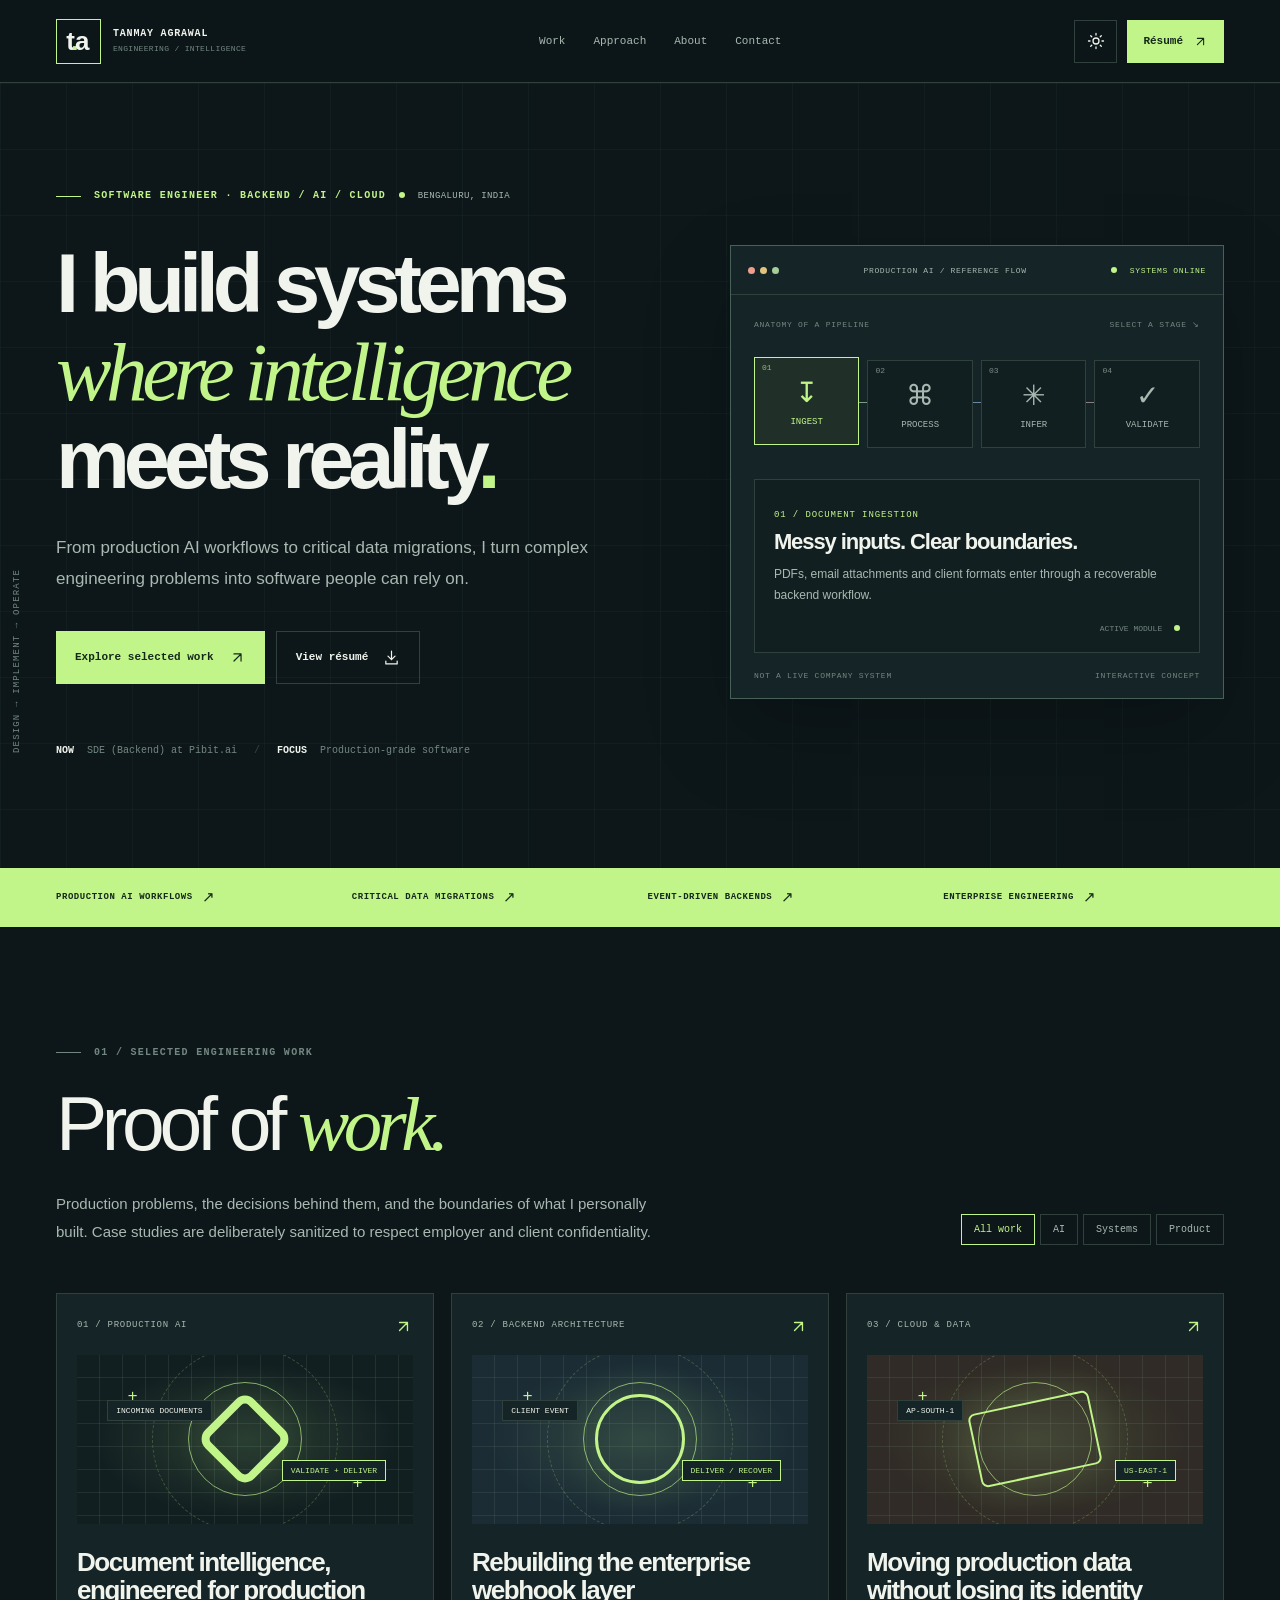
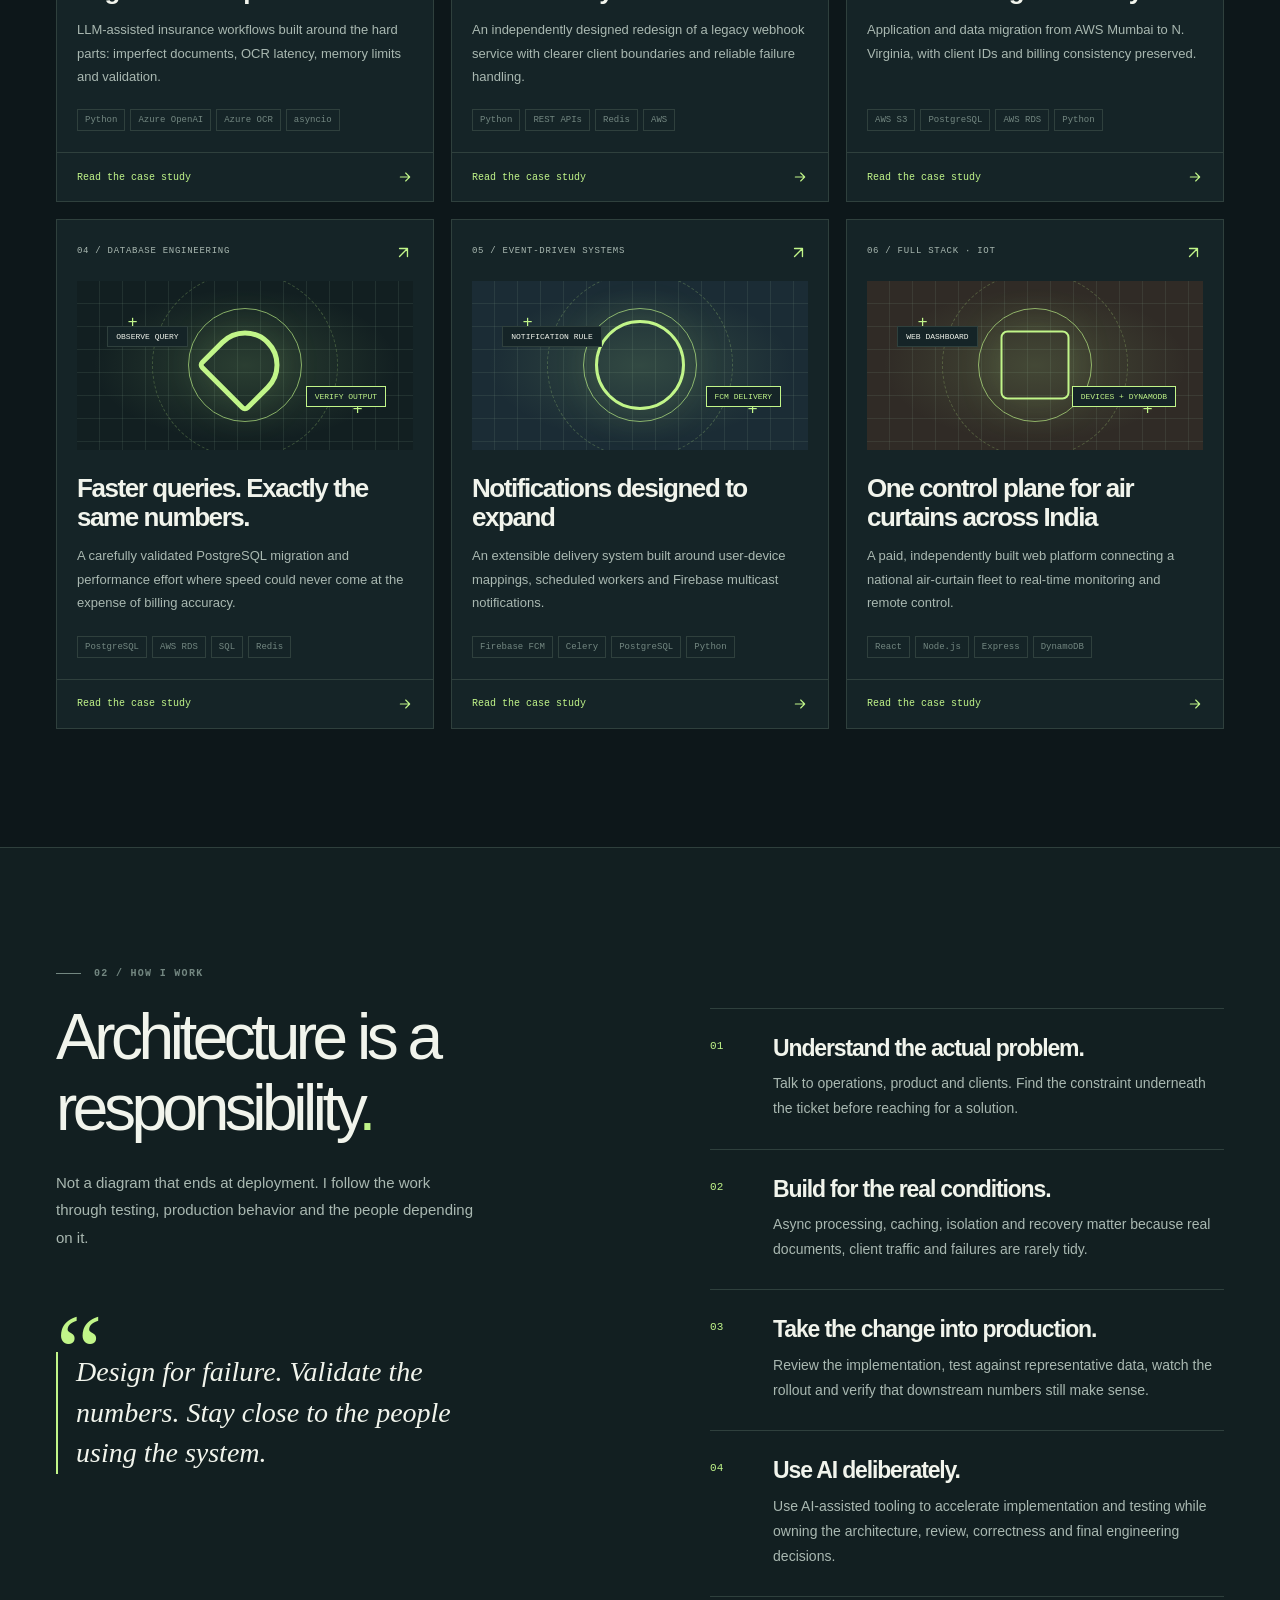
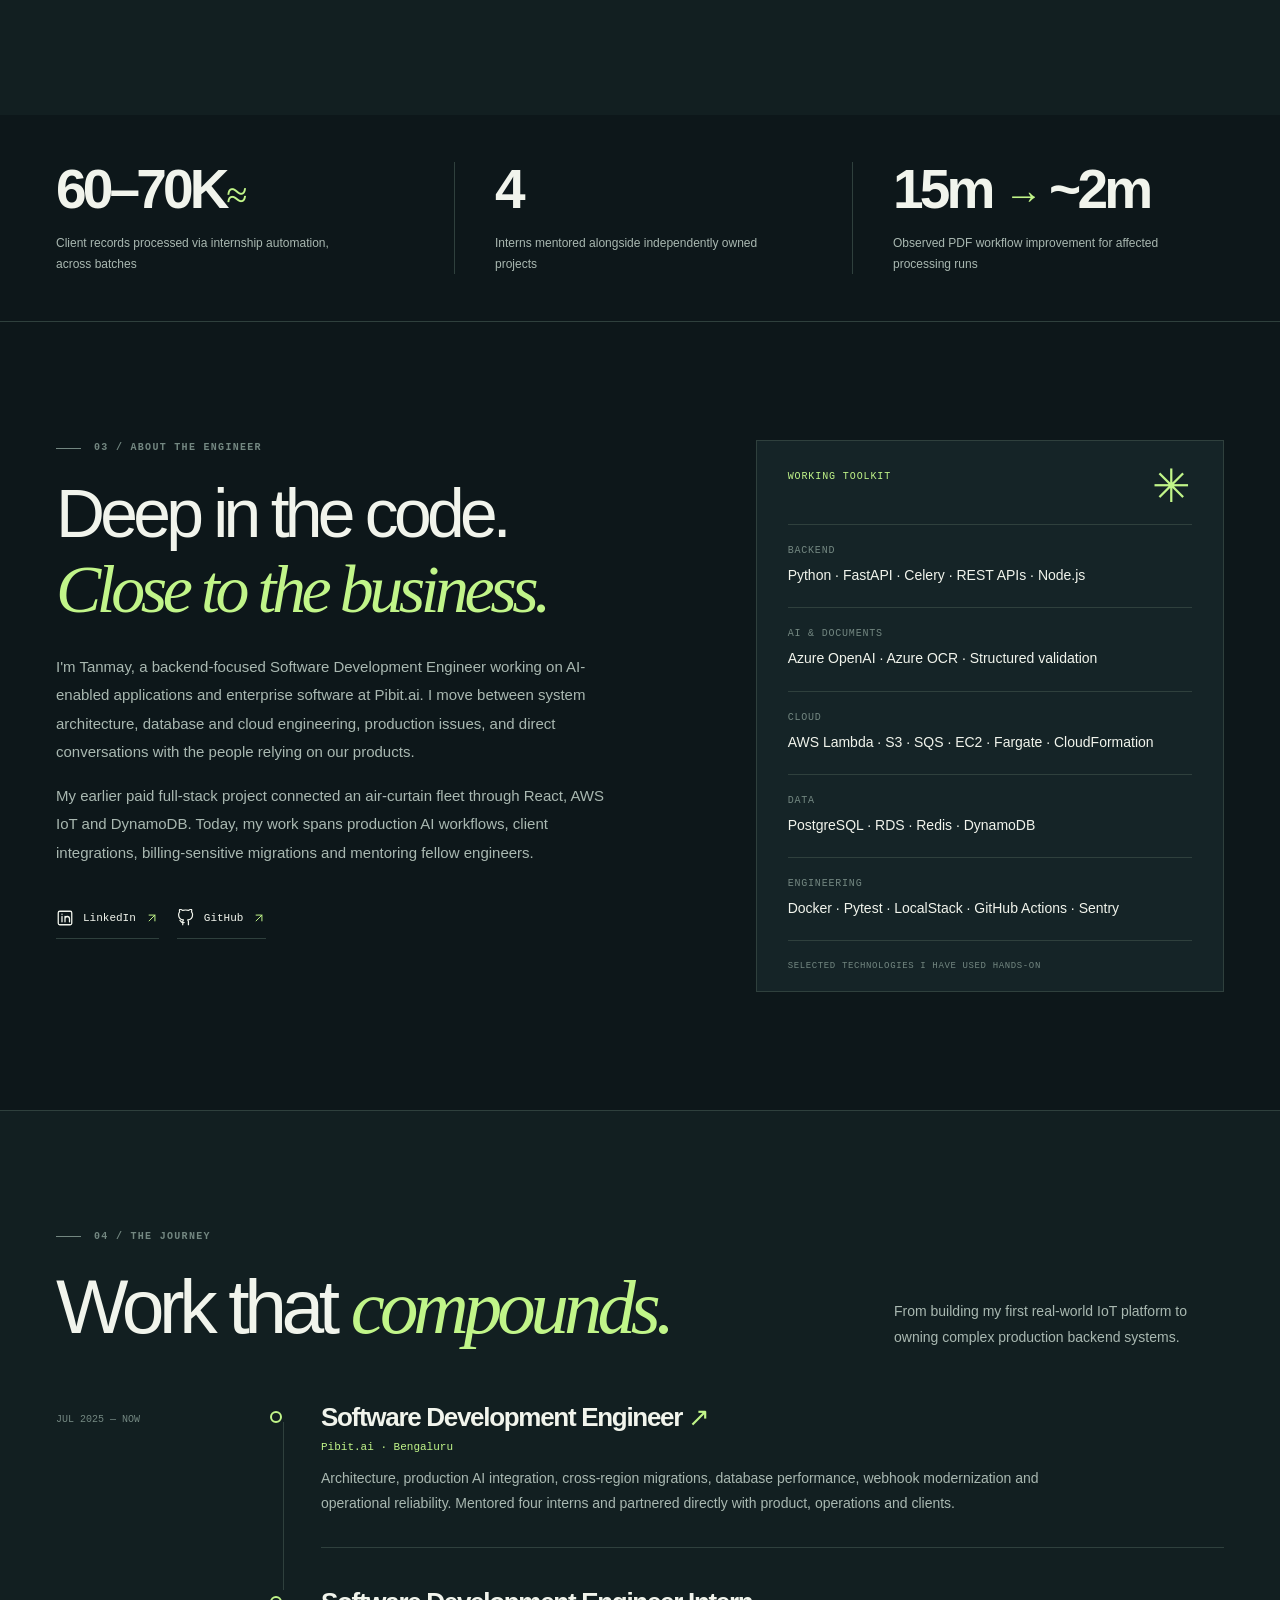
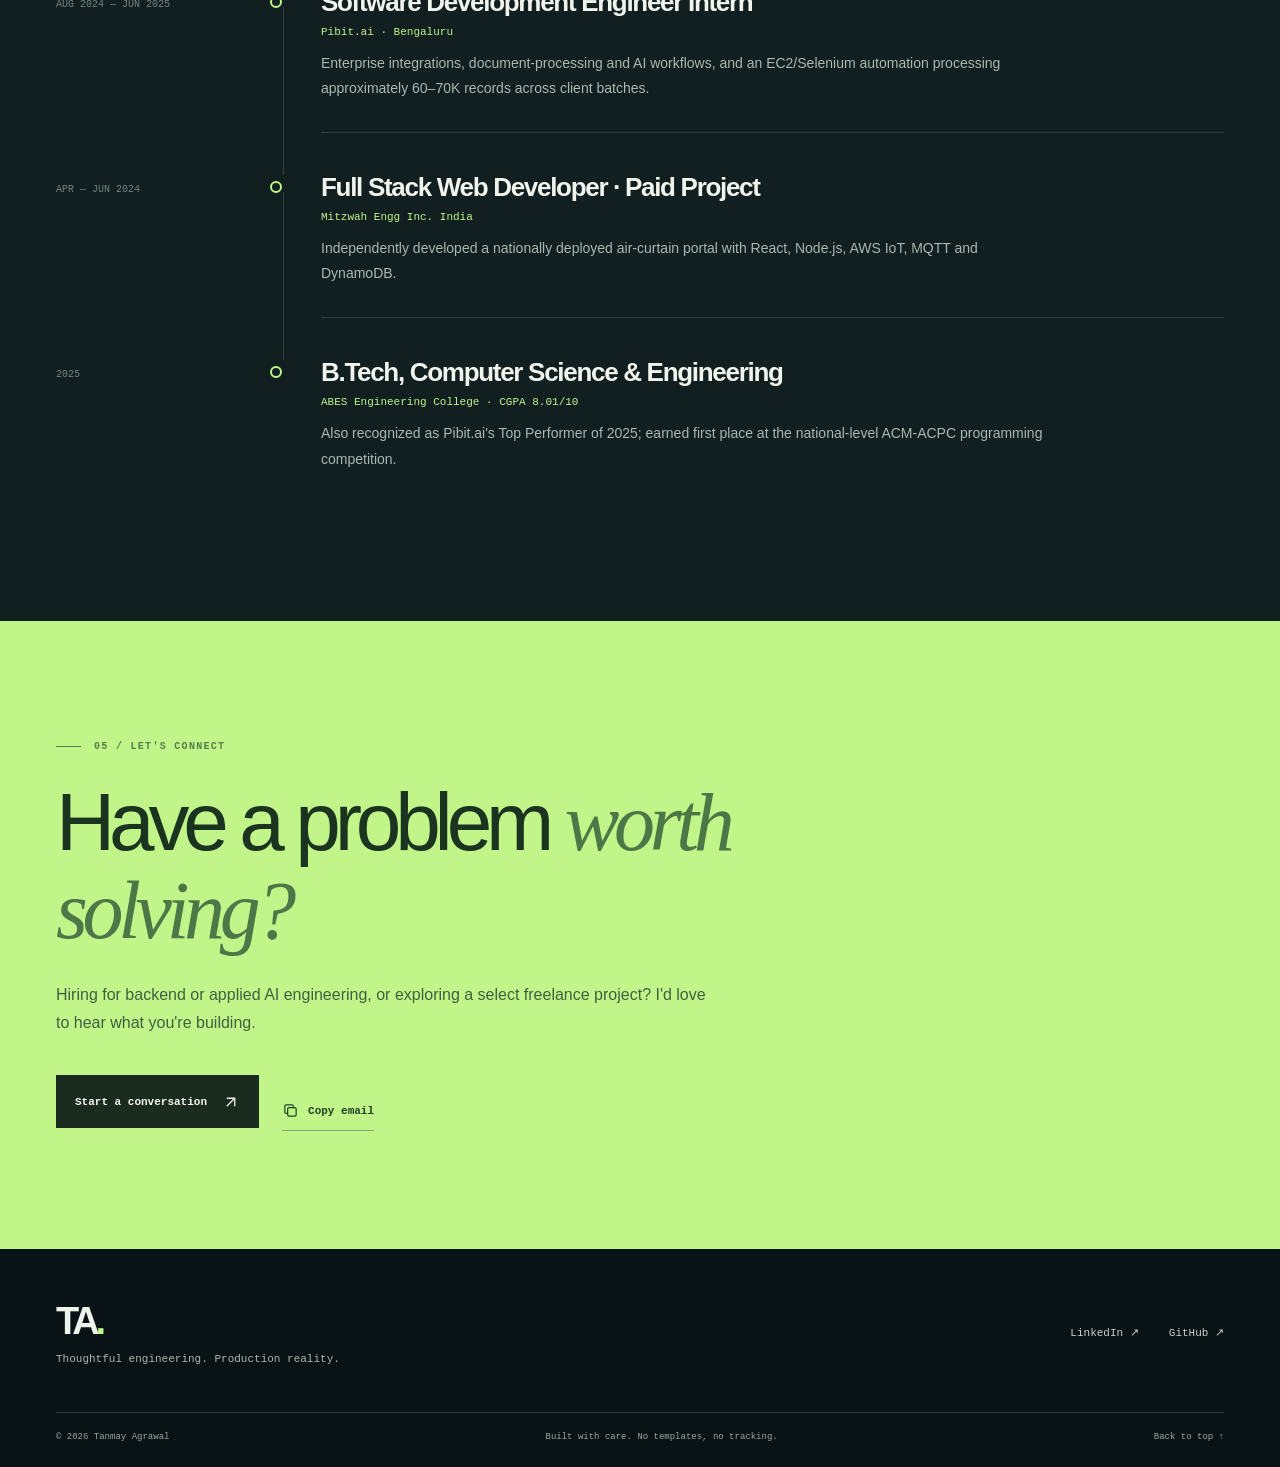
==== commit 22a70863: "Simplify portfolio contact section to Gmail and copy email" ====
--- a/index.html
+++ b/index.html
@@ -25,24 +25,14 @@
 <section class="about-section section" id="about"><div class="wrap about-grid"><div class="about-lead"><div class="eyebrow muted"><span class="eyebrow-line"></span> 03 / ABOUT THE ENGINEER</div><h2>Deep in the code. <em>Close to the business.</em></h2><p>I'm Tanmay, a backend-focused Software Development Engineer working on AI-enabled applications and enterprise software at Pibit.ai. I move between system architecture, database and cloud engineering, production issues, and direct conversations with the people relying on our products.</p><p>My earlier paid full-stack project connected an air-curtain fleet through React, AWS IoT and DynamoDB. Today, my work spans production AI workflows, client integrations, billing-sensitive migrations and mentoring fellow engineers.</p><div class="about-buttons"><a href="https://www.linkedin.com/in/tanmay-agrawal-23102320a/" target="_blank" rel="noopener noreferrer" class="social-link" aria-label="LinkedIn"><svg class="icon" aria-hidden="true" width="18" height="18" viewBox="0 0 24 24" fill="none" stroke="currentColor" stroke-width="1.7" stroke-linecap="round" stroke-linejoin="round"><rect x="3" y="3" width="18" height="18" rx="2"/><path d="M8 10v7m0-10v.1M12 17v-7m0 3a3 3 0 0 1 6 0v4"/></svg><span>LinkedIn</span><svg class="icon" aria-hidden="true" width="14" height="14" viewBox="0 0 24 24" fill="none" stroke="currentColor" stroke-width="1.7" stroke-linecap="round" stroke-linejoin="round"><path d="M7 17 17 7M7 7h10v10"/></svg></a><a href="https://github.com/iamtanmayag" target="_blank" rel="noopener noreferrer" class="social-link" aria-label="GitHub"><svg class="icon" aria-hidden="true" width="18" height="18" viewBox="0 0 24 24" fill="none" stroke="currentColor" stroke-width="1.7" stroke-linecap="round" stroke-linejoin="round"><path d="M9 19c-4.3 1.4-4.3-2.5-6-3m12 6v-3.9a3.5 3.5 0 0 0-1-2.7c3.3-.4 6.8-1.6 6.8-7.4a5.7 5.7 0 0 0-1.5-3.9 5.2 5.2 0 0 0-.1-3.8S17.9.1 15 2a14.5 14.5 0 0 0-8 0C4.1.1 2.8.3 2.8.3a5.2 5.2 0 0 0-.1 3.8A5.7 5.7 0 0 0 1.2 8c0 5.8 3.5 7 6.8 7.4a3.5 3.5 0 0 0-1 2.7V22" transform="translate(1 0) scale(.95)"/></svg><span>GitHub</span><svg class="icon" aria-hidden="true" width="14" height="14" viewBox="0 0 24 24" fill="none" stroke="currentColor" stroke-width="1.7" stroke-linecap="round" stroke-linejoin="round"><path d="M7 17 17 7M7 7h10v10"/></svg></a></div></div>
 <div class="stack-card"><div class="stack-head"><span>WORKING TOOLKIT</span><span class="stack-symbol">✳</span></div><div class="stack-row"><span>BACKEND</span><p>Python · FastAPI · Celery · REST APIs · Node.js</p></div><div class="stack-row"><span>AI & DOCUMENTS</span><p>Azure OpenAI · Azure OCR · Structured validation</p></div><div class="stack-row"><span>CLOUD</span><p>AWS Lambda · S3 · SQS · EC2 · Fargate · CloudFormation</p></div><div class="stack-row"><span>DATA</span><p>PostgreSQL · RDS · Redis · DynamoDB</p></div><div class="stack-row"><span>ENGINEERING</span><p>Docker · Pytest · LocalStack · GitHub Actions · Sentry</p></div><div class="stack-foot">SELECTED TECHNOLOGIES I HAVE USED HANDS-ON</div></div></div></section>
 <section class="timeline-section section"><div class="wrap"><div class="eyebrow muted"><span class="eyebrow-line"></span> 04 / THE JOURNEY</div><div class="timeline-heading"><h2>Work that <em>compounds.</em></h2><p>From building my first real-world IoT platform to owning complex production backend systems.</p></div><div class="timeline"><div class="timeline-row"><span class="tl-date">JUL 2025 — NOW</span><div class="tl-dot"></div><div class="tl-content"><h3>Software Development Engineer <span>↗</span></h3><p class="tl-company">Pibit.ai · Bengaluru</p><p>Architecture, production AI integration, cross-region migrations, database performance, webhook modernization and operational reliability. Mentored four interns and partnered directly with product, operations and clients.</p></div></div><div class="timeline-row"><span class="tl-date">AUG 2024 — JUN 2025</span><div class="tl-dot"></div><div class="tl-content"><h3>Software Development Engineer Intern</h3><p class="tl-company">Pibit.ai · Bengaluru</p><p>Enterprise integrations, document-processing and AI workflows, and an EC2/Selenium automation processing approximately 60–70K records across client batches.</p></div></div><div class="timeline-row"><span class="tl-date">APR — JUN 2024</span><div class="tl-dot"></div><div class="tl-content"><h3>Full Stack Web Developer · Paid Project</h3><p class="tl-company">Mitzwah Engg Inc. India</p><p>Independently developed a nationally deployed air-curtain portal with React, Node.js, AWS IoT, MQTT and DynamoDB.</p></div></div><div class="timeline-row"><span class="tl-date">2025</span><div class="tl-dot"></div><div class="tl-content"><h3>B.Tech, Computer Science & Engineering</h3><p class="tl-company">ABES Engineering College · CGPA 8.01/10</p><p>Also recognized as Pibit.ai's Top Performer of 2025; earned first place at the national-level ACM-ACPC programming competition.</p></div></div></div></div></section>
-<section class="contact-section section" id="contact"><div class="wrap contact-grid"><div class="contact-main">
+<section class="contact-section section" id="contact">
+<div class="wrap contact-grid"><div class="contact-main">
 <div class="eyebrow"><span class="eyebrow-line"></span> 05 / LET'S CONNECT</div>
 <h2>Have a problem <em>worth solving?</em></h2>
-<p>Hiring for backend or applied AI engineering? Building something challenging? I'd be glad to hear what you're working on.</p>
-<div class="contact-services" aria-label="Freelance and consulting enquiries">
-<span class="contact-services-kicker"><span aria-hidden="true">✳</span> SELECT COLLABORATIONS</span>
-<h3>Open to select freelance &amp; consulting projects.</h3>
-<p>Python backends and APIs, AI-assisted document workflows, automation and AWS integrations. Let's discuss the problem, scope and fit before talking about a quote.</p>
-<div class="service-tags"><span>Backend &amp; APIs</span><span>Applied AI workflows</span><span>Cloud &amp; automation</span></div>
-</div>
+<p>Hiring for backend or applied AI engineering, or exploring a select freelance project? I'd love to hear what you're building.</p>
 <div class="contact-ctas">
-<a class="btn btn-dark" href="https://mail.google.com/mail/?view=cm&amp;fs=1&amp;to=tanmayagrawal2764%40gmail.com&amp;su=Hello%20Tanmay%20%E2%80%94%20Let%27s%20connect" aria-label="Start a conversation in Gmail (opens in this tab)">Start a conversation <svg class="icon" aria-hidden="true" width="18" height="18" viewBox="0 0 24 24" fill="none" stroke="currentColor" stroke-width="1.7" stroke-linecap="round" stroke-linejoin="round"><path d="M7 17 17 7M7 7h10v10"/></svg></a>
-<a class="contact-alt-link" href="mailto:tanmayagrawal2764@gmail.com?subject=Hello%20Tanmay">Other email app ↗</a>
-<a class="contact-alt-link" href="https://www.linkedin.com/in/tanmay-agrawal-23102320a/" target="_blank" rel="noopener noreferrer">LinkedIn ↗</a>
-</div>
-<p class="contact-helper">Opens Gmail in this tab without any email-app setup. Prefer another service? Copy my email or use the links above.</p>
-<button class="copy-email" type="button" data-email="tanmayagrawal2764@gmail.com"><svg class="icon" aria-hidden="true" width="17" height="17" viewBox="0 0 24 24" fill="none" stroke="currentColor" stroke-width="1.7" stroke-linecap="round" stroke-linejoin="round"><rect x="8" y="8" width="12" height="12" rx="2"/><path d="M16 8V6a2 2 0 0 0-2-2H6a2 2 0 0 0-2 2v8a2 2 0 0 0 2 2h2"/></svg><span>Copy email</span></button>
-<a class="contact-email-address" href="mailto:tanmayagrawal2764@gmail.com">tanmayagrawal2764@gmail.com</a>
-</div><div class="contact-aside"><span class="contact-asterisk">✳</span><span>LET'S BUILD SOMETHING<br>THAT ACTUALLY WORKS.</span></div></div></section></main>
-<footer class="footer"><div class="wrap footer-main"><div><a class="footer-brand" href="/">TA<span>.</span></a><p>Thoughtful engineering. Production reality.</p></div><div class="footer-links"><a href="https://www.linkedin.com/in/tanmay-agrawal-23102320a/" target="_blank" rel="noopener noreferrer">LinkedIn ↗</a><a href="https://github.com/iamtanmayag" target="_blank" rel="noopener noreferrer">GitHub ↗</a><a href="mailto:tanmayagrawal2764@gmail.com">Email ↗</a></div></div><div class="wrap footer-bottom"><span>© <span class="year">2026</span> Tanmay Agrawal</span><span>Built with care. No templates, no tracking.</span><a href="#main">Back to top ↑</a></div></footer>
+<a class="btn btn-dark" href="https://mail.google.com/mail/?view=cm&amp;fs=1&amp;to=tanmayagrawal2764%40gmail.com&amp;su=Hello%20Tanmay%20%E2%80%94%20Let%27s%20connect" aria-label="Start a conversation in Gmail">Start a conversation <svg class="icon" aria-hidden="true" width="18" height="18" viewBox="0 0 24 24" fill="none" stroke="currentColor" stroke-width="1.7" stroke-linecap="round" stroke-linejoin="round"><path d="M7 17 17 7M7 7h10v10"/></svg></a>
+<button class="copy-email" type="button" data-email="tanmayagrawal2764@gmail.com" aria-label="Copy email address"><svg class="icon" aria-hidden="true" width="17" height="17" viewBox="0 0 24 24" fill="none" stroke="currentColor" stroke-width="1.7" stroke-linecap="round" stroke-linejoin="round"><rect x="8" y="8" width="12" height="12" rx="2"/><path d="M16 8V6a2 2 0 0 0-2-2H6a2 2 0 0 0-2 2v8a2 2 0 0 0 2 2h2"/></svg><span aria-live="polite">Copy email</span></button>
+</div></div></div></section></main>
+<footer class="footer"><div class="wrap footer-main"><div><a class="footer-brand" href="/">TA<span>.</span></a><p>Thoughtful engineering. Production reality.</p></div><div class="footer-links"><a href="https://www.linkedin.com/in/tanmay-agrawal-23102320a/" target="_blank" rel="noopener noreferrer">LinkedIn ↗</a><a href="https://github.com/iamtanmayag" target="_blank" rel="noopener noreferrer">GitHub ↗</a></div></div><div class="wrap footer-bottom"><span>© <span class="year">2026</span> Tanmay Agrawal</span><span>Built with care. No templates, no tracking.</span><a href="#main">Back to top ↑</a></div></footer>
 </body></html>
